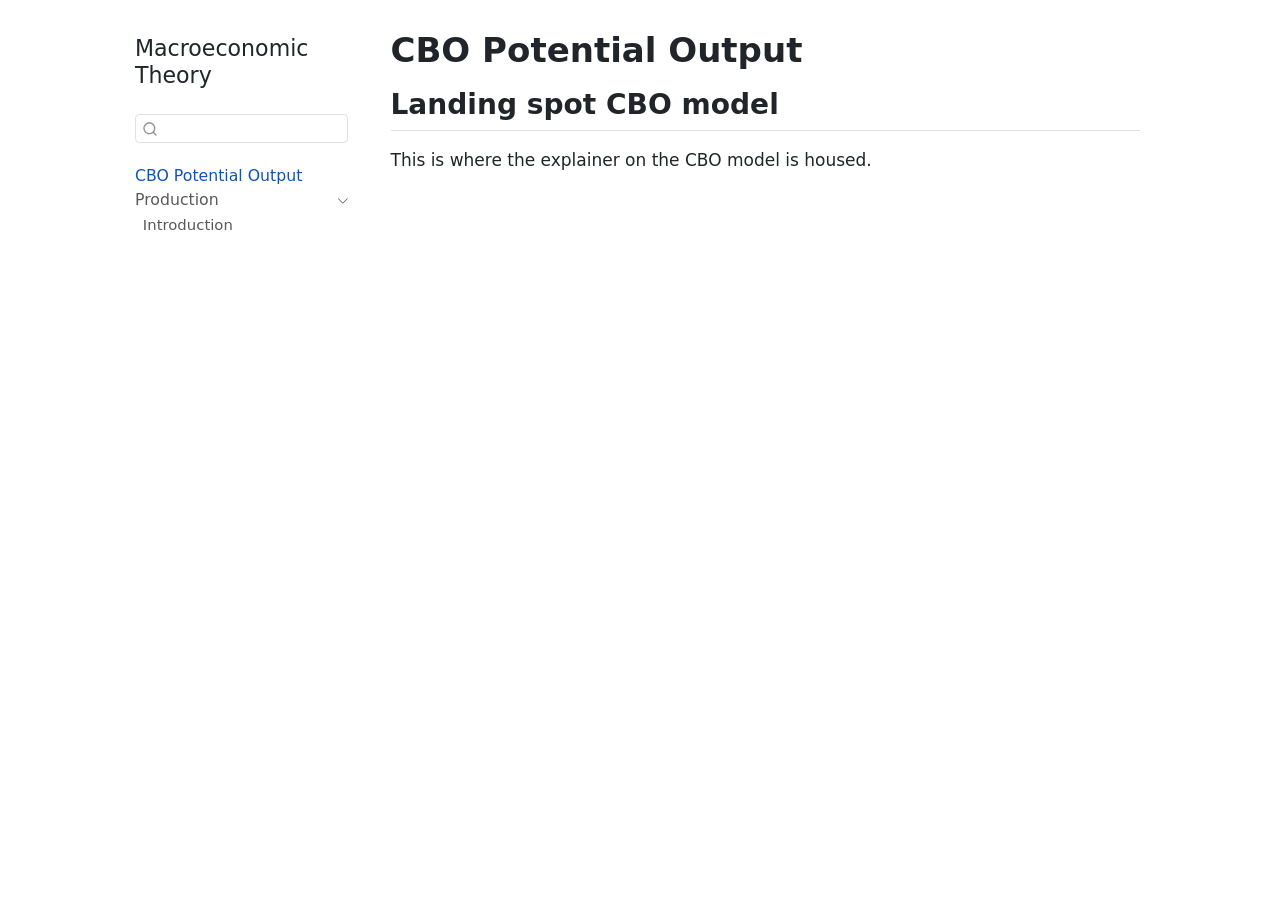
==== docs/cbo/index.html @ ac474516 "Rendered docs" ====
<!DOCTYPE html>
<html xmlns="http://www.w3.org/1999/xhtml" lang="en" xml:lang="en"><head>

<meta charset="utf-8">
<meta name="generator" content="quarto-1.9.37">

<meta name="viewport" content="width=device-width, initial-scale=1.0, user-scalable=yes">


<title>CBO Potential Output – Macroeconomic Theory</title>
<style>
/* Default styles provided by pandoc.
** See https://pandoc.org/MANUAL.html#variables-for-html for config info.
*/
code{white-space: pre-wrap;}
span.smallcaps{font-variant: small-caps;}
div.columns{display: flex; gap: min(4vw, 1.5em);}
div.column{flex: auto; overflow-x: auto;}
div.hanging-indent{margin-left: 1.5em; text-indent: -1.5em;}
ul.task-list{list-style: none;}
ul.task-list li input[type="checkbox"] {
  width: 0.8em;
  margin: 0 0.8em 0.2em -1em; /* quarto-specific, see https://github.com/quarto-dev/quarto-cli/issues/4556 */ 
  vertical-align: middle;
}
</style>


<script src="../site_libs/quarto-nav/quarto-nav.js"></script>
<script src="../site_libs/quarto-nav/headroom.min.js"></script>
<script src="../site_libs/clipboard/clipboard.min.js"></script>
<script src="../site_libs/quarto-search/autocomplete.umd.js"></script>
<script src="../site_libs/quarto-search/fuse.min.js"></script>
<script src="../site_libs/quarto-search/quarto-search.js"></script>
<meta name="quarto:offset" content="../">
<script src="../site_libs/quarto-html/quarto.js" type="module"></script>
<script src="../site_libs/quarto-html/tabsets/tabsets.js" type="module"></script>
<script src="../site_libs/quarto-html/popper.min.js"></script>
<script src="../site_libs/quarto-html/tippy.umd.min.js"></script>
<script src="../site_libs/quarto-html/anchor.min.js"></script>
<link href="../site_libs/quarto-html/tippy.css" rel="stylesheet">
<link href="../site_libs/quarto-html/quarto-syntax-highlighting-7f8f88aac4f3542376d5c11b86a4c14d.css" rel="stylesheet" id="quarto-text-highlighting-styles">
<script src="../site_libs/bootstrap/bootstrap.min.js"></script>
<link href="../site_libs/bootstrap/bootstrap-icons.css" rel="stylesheet">
<link href="../site_libs/bootstrap/bootstrap-45431c2918bd31147ddb3fa7038bb99f.min.css" rel="stylesheet" append-hash="true" id="quarto-bootstrap" data-mode="light">
<script src="../site_libs/quarto-contrib/live-runtime/live-runtime.js" type="module"></script>
<link href="../site_libs/quarto-contrib/live-runtime/live-runtime.css" rel="stylesheet">
<script id="quarto-search-options" type="application/json">{
  "location": "sidebar",
  "copy-button": false,
  "collapse-after": 3,
  "panel-placement": "start",
  "type": "textbox",
  "limit": 50,
  "keyboard-shortcut": [
    "f",
    "/",
    "s"
  ],
  "show-item-context": false,
  "language": {
    "search-no-results-text": "No results",
    "search-matching-documents-text": "matching documents",
    "search-copy-link-title": "Copy link to search",
    "search-hide-matches-text": "Hide additional matches",
    "search-more-match-text": "more match in this document",
    "search-more-matches-text": "more matches in this document",
    "search-clear-button-title": "Clear",
    "search-text-placeholder": "",
    "search-detached-cancel-button-title": "Cancel",
    "search-submit-button-title": "Submit",
    "search-label": "Search"
  }
}</script>
<script type="module" src="../site_libs/quarto-ojs/quarto-ojs-runtime.js"></script>
<link href="../site_libs/quarto-ojs/quarto-ojs.css" rel="stylesheet">


</head>

<body class="nav-sidebar floating fullcontent quarto-light">

<div id="quarto-search-results"></div>
  <header id="quarto-header" class="headroom fixed-top">
  <nav class="quarto-secondary-nav">
    <div class="container-fluid d-flex">
      <button type="button" class="quarto-btn-toggle btn" data-bs-toggle="collapse" role="button" data-bs-target=".quarto-sidebar-collapse-item" aria-controls="quarto-sidebar" aria-expanded="false" aria-label="Toggle sidebar navigation" onclick="if (window.quartoToggleHeadroom) { window.quartoToggleHeadroom(); }">
        <i class="bi bi-layout-text-sidebar-reverse"></i>
      </button>
        <nav class="quarto-page-breadcrumbs" aria-label="breadcrumb"><ol class="breadcrumb"><li class="breadcrumb-item"><a href="../cbo/index.html">CBO Potential Output</a></li></ol></nav>
        <a class="flex-grow-1" role="navigation" data-bs-toggle="collapse" data-bs-target=".quarto-sidebar-collapse-item" aria-controls="quarto-sidebar" aria-expanded="false" aria-label="Toggle sidebar navigation" onclick="if (window.quartoToggleHeadroom) { window.quartoToggleHeadroom(); }">      
        </a>
      <button type="button" class="btn quarto-search-button" aria-label="Search" onclick="window.quartoOpenSearch();">
        <i class="bi bi-search"></i>
      </button>
    </div>
  </nav>
</header>
<!-- content -->
<div id="quarto-content" class="quarto-container page-columns page-rows-contents page-layout-article">
<!-- sidebar -->
  <nav id="quarto-sidebar" class="sidebar collapse collapse-horizontal quarto-sidebar-collapse-item sidebar-navigation floating overflow-auto">
    <div class="pt-lg-2 mt-2 text-left sidebar-header">
    <div class="sidebar-title mb-0 py-0">
      <a href="../">Macroeconomic Theory</a> 
    </div>
      </div>
        <div class="mt-2 flex-shrink-0 align-items-center">
        <div class="sidebar-search">
        <div id="quarto-search" class="" title="Search"></div>
        </div>
        </div>
    <div class="sidebar-menu-container"> 
    <ul class="list-unstyled mt-1">
        <li class="sidebar-item">
  <div class="sidebar-item-container"> 
  <a href="../cbo/index.html" class="sidebar-item-text sidebar-link active">
 <span class="menu-text">CBO Potential Output</span></a>
  </div>
</li>
        <li class="sidebar-item sidebar-item-section">
      <div class="sidebar-item-container"> 
            <a class="sidebar-item-text sidebar-link text-start" data-bs-toggle="collapse" data-bs-target="#quarto-sidebar-section-1" role="navigation" aria-expanded="true">
 <span class="menu-text">Production</span></a>
          <a class="sidebar-item-toggle text-start" data-bs-toggle="collapse" data-bs-target="#quarto-sidebar-section-1" role="navigation" aria-expanded="true" aria-label="Toggle section">
            <i class="bi bi-chevron-right ms-2"></i>
          </a> 
      </div>
      <ul id="quarto-sidebar-section-1" class="collapse list-unstyled sidebar-section depth1 show">  
          <li class="sidebar-item">
  <div class="sidebar-item-container"> 
  <a href="../production/introduction.html" class="sidebar-item-text sidebar-link">
 <span class="menu-text">Introduction</span></a>
  </div>
</li>
      </ul>
  </li>
    </ul>
    </div>
</nav>
<div id="quarto-sidebar-glass" class="quarto-sidebar-collapse-item" data-bs-toggle="collapse" data-bs-target=".quarto-sidebar-collapse-item"></div>
<!-- margin-sidebar -->
    
<!-- main -->
<main class="content" id="quarto-document-content">

<header id="title-block-header" class="quarto-title-block default">
<div class="quarto-title">
<h1 class="title">CBO Potential Output</h1>
</div>



<div class="quarto-title-meta">

    
  
    
  </div>
  


</header>


<section id="landing-spot-cbo-model" class="level2">
<h2 class="anchored" data-anchor-id="landing-spot-cbo-model">Landing spot CBO model</h2>
<p>This is where the explainer on the CBO model is housed.</p>


<script type="ojs-module-contents">
eyJjb250ZW50cyI6W119
</script>
<div id="exercise-loading-indicator" class="exercise-loading-indicator d-none d-flex align-items-center gap-2">
<div id="exercise-loading-status" class="d-flex gap-2">

</div>
<div class="spinner-grow spinner-grow-sm">

</div>
</div>
<script type="vfs-file">
W10=
</script>
<script type="ojs-module-contents">
eyJjb250ZW50cyI6W119
</script>
<div id="exercise-loading-indicator" class="exercise-loading-indicator d-none d-flex align-items-center gap-2">
<div id="exercise-loading-status" class="d-flex gap-2">

</div>
<div class="spinner-grow spinner-grow-sm">

</div>
</div>
<script type="vfs-file">
W10=
</script>
</section>

</main> <!-- /main -->
<script type="ojs-module-contents">
eyJjb250ZW50cyI6W119
</script>
<script type="module">
if (window.location.protocol === "file:") { alert("The OJS runtime does not work with file:// URLs. Please use a web server to view this document."); }
window._ojs.paths.runtimeToDoc = "../../cbo";
window._ojs.paths.runtimeToRoot = "../..";
window._ojs.paths.docToRoot = "..";
window._ojs.selfContained = false;
window._ojs.runtime.interpretFromScriptTags();
</script>
<script id="quarto-html-after-body" type="application/javascript">
  window.document.addEventListener("DOMContentLoaded", function (event) {
    const icon = "";
    const anchorJS = new window.AnchorJS();
    anchorJS.options = {
      placement: 'right',
      icon: icon
    };
    anchorJS.add('.anchored');
    const isCodeAnnotation = (el) => {
      for (const clz of el.classList) {
        if (clz.startsWith('code-annotation-')) {                     
          return true;
        }
      }
      return false;
    }
    const onCopySuccess = function(e) {
      // button target
      const button = e.trigger;
      // don't keep focus
      button.blur();
      // flash "checked"
      button.classList.add('code-copy-button-checked');
      var currentTitle = button.getAttribute("title");
      button.setAttribute("title", "Copied!");
      let tooltip;
      if (window.bootstrap) {
        button.setAttribute("data-bs-toggle", "tooltip");
        button.setAttribute("data-bs-placement", "left");
        button.setAttribute("data-bs-title", "Copied!");
        tooltip = new bootstrap.Tooltip(button, 
          { trigger: "manual", 
            customClass: "code-copy-button-tooltip",
            offset: [0, -8]});
        tooltip.show();    
      }
      setTimeout(function() {
        if (tooltip) {
          tooltip.hide();
          button.removeAttribute("data-bs-title");
          button.removeAttribute("data-bs-toggle");
          button.removeAttribute("data-bs-placement");
        }
        button.setAttribute("title", currentTitle);
        button.classList.remove('code-copy-button-checked');
      }, 1000);
      // clear code selection
      e.clearSelection();
    }
    const getTextToCopy = function(trigger) {
      const outerScaffold = trigger.parentElement.cloneNode(true);
      const codeEl = outerScaffold.querySelector('code');
      for (const childEl of codeEl.children) {
        if (isCodeAnnotation(childEl)) {
          childEl.remove();
        }
      }
      return codeEl.innerText;
    }
    const clipboard = new window.ClipboardJS('.code-copy-button:not([data-in-quarto-modal])', {
      text: getTextToCopy
    });
    clipboard.on('success', onCopySuccess);
    if (window.document.getElementById('quarto-embedded-source-code-modal')) {
      const clipboardModal = new window.ClipboardJS('.code-copy-button[data-in-quarto-modal]', {
        text: getTextToCopy,
        container: window.document.getElementById('quarto-embedded-source-code-modal')
      });
      clipboardModal.on('success', onCopySuccess);
    }
      var localhostRegex = new RegExp(/^(?:http|https):\/\/localhost\:?[0-9]*\//);
      var mailtoRegex = new RegExp(/^mailto:/);
        var filterRegex = new RegExp('/' + window.location.host + '/');
      var isInternal = (href) => {
          return filterRegex.test(href) || localhostRegex.test(href) || mailtoRegex.test(href);
      }
      // Inspect non-navigation links and adorn them if external
     var links = window.document.querySelectorAll('a[href]:not(.nav-link):not(.navbar-brand):not(.toc-action):not(.sidebar-link):not(.sidebar-item-toggle):not(.pagination-link):not(.no-external):not([aria-hidden]):not(.dropdown-item):not(.quarto-navigation-tool):not(.about-link)');
      for (var i=0; i<links.length; i++) {
        const link = links[i];
        if (!isInternal(link.href)) {
          // undo the damage that might have been done by quarto-nav.js in the case of
          // links that we want to consider external
          if (link.dataset.originalHref !== undefined) {
            link.href = link.dataset.originalHref;
          }
        }
      }
    function tippyHover(el, contentFn, onTriggerFn, onUntriggerFn) {
      const config = {
        allowHTML: true,
        maxWidth: 500,
        delay: 100,
        arrow: false,
        appendTo: function(el) {
            return el.parentElement;
        },
        interactive: true,
        interactiveBorder: 10,
        theme: 'quarto',
        placement: 'bottom-start',
      };
      if (contentFn) {
        config.content = contentFn;
      }
      if (onTriggerFn) {
        config.onTrigger = onTriggerFn;
      }
      if (onUntriggerFn) {
        config.onUntrigger = onUntriggerFn;
      }
      window.tippy(el, config); 
    }
    const noterefs = window.document.querySelectorAll('a[role="doc-noteref"]');
    for (var i=0; i<noterefs.length; i++) {
      const ref = noterefs[i];
      tippyHover(ref, function() {
        // use id or data attribute instead here
        let href = ref.getAttribute('data-footnote-href') || ref.getAttribute('href');
        try { href = new URL(href).hash; } catch {}
        const id = href.replace(/^#\/?/, "");
        const note = window.document.getElementById(id);
        if (note) {
          return note.innerHTML;
        } else {
          return "";
        }
      });
    }
    const xrefs = window.document.querySelectorAll('a.quarto-xref');
    const processXRef = (id, note) => {
      // Strip column container classes
      const stripColumnClz = (el) => {
        el.classList.remove("page-full", "page-columns");
        if (el.children) {
          for (const child of el.children) {
            stripColumnClz(child);
          }
        }
      }
      stripColumnClz(note)
      if (id === null || id.startsWith('sec-')) {
        // Special case sections, only their first couple elements
        const container = document.createElement("div");
        if (note.children && note.children.length > 2) {
          container.appendChild(note.children[0].cloneNode(true));
          for (let i = 1; i < note.children.length; i++) {
            const child = note.children[i];
            if (child.tagName === "P" && child.innerText === "") {
              continue;
            } else {
              container.appendChild(child.cloneNode(true));
              break;
            }
          }
          if (window.Quarto?.typesetMath) {
            window.Quarto.typesetMath(container);
          }
          return container.innerHTML
        } else {
          if (window.Quarto?.typesetMath) {
            window.Quarto.typesetMath(note);
          }
          return note.innerHTML;
        }
      } else {
        // Remove any anchor links if they are present
        const anchorLink = note.querySelector('a.anchorjs-link');
        if (anchorLink) {
          anchorLink.remove();
        }
        if (window.Quarto?.typesetMath) {
          window.Quarto.typesetMath(note);
        }
        if (note.classList.contains("callout")) {
          return note.outerHTML;
        } else {
          return note.innerHTML;
        }
      }
    }
    for (var i=0; i<xrefs.length; i++) {
      const xref = xrefs[i];
      tippyHover(xref, undefined, function(instance) {
        instance.disable();
        let url = xref.getAttribute('href');
        let hash = undefined; 
        if (url.startsWith('#')) {
          hash = url;
        } else {
          try { hash = new URL(url).hash; } catch {}
        }
        if (hash) {
          const id = hash.replace(/^#\/?/, "");
          const note = window.document.getElementById(id);
          if (note !== null) {
            try {
              const html = processXRef(id, note.cloneNode(true));
              instance.setContent(html);
            } finally {
              instance.enable();
              instance.show();
            }
          } else {
            // See if we can fetch this
            fetch(url.split('#')[0])
            .then(res => res.text())
            .then(html => {
              const parser = new DOMParser();
              const htmlDoc = parser.parseFromString(html, "text/html");
              const note = htmlDoc.getElementById(id);
              if (note !== null) {
                const html = processXRef(id, note);
                instance.setContent(html);
              } 
            }).finally(() => {
              instance.enable();
              instance.show();
            });
          }
        } else {
          // See if we can fetch a full url (with no hash to target)
          // This is a special case and we should probably do some content thinning / targeting
          fetch(url)
          .then(res => res.text())
          .then(html => {
            const parser = new DOMParser();
            const htmlDoc = parser.parseFromString(html, "text/html");
            const note = htmlDoc.querySelector('main.content');
            if (note !== null) {
              // This should only happen for chapter cross references
              // (since there is no id in the URL)
              // remove the first header
              if (note.children.length > 0 && note.children[0].tagName === "HEADER") {
                note.children[0].remove();
              }
              const html = processXRef(null, note);
              instance.setContent(html);
            } 
          }).finally(() => {
            instance.enable();
            instance.show();
          });
        }
      }, function(instance) {
      });
    }
        let selectedAnnoteEl;
        const selectorForAnnotation = ( cell, annotation) => {
          let cellAttr = 'data-code-cell="' + cell + '"';
          let lineAttr = 'data-code-annotation="' +  annotation + '"';
          const selector = 'span[' + cellAttr + '][' + lineAttr + ']';
          return selector;
        }
        const selectCodeLines = (annoteEl) => {
          const doc = window.document;
          const targetCell = annoteEl.getAttribute("data-target-cell");
          const targetAnnotation = annoteEl.getAttribute("data-target-annotation");
          const annoteSpan = window.document.querySelector(selectorForAnnotation(targetCell, targetAnnotation));
          const lines = annoteSpan.getAttribute("data-code-lines").split(",");
          const lineIds = lines.map((line) => {
            return targetCell + "-" + line;
          })
          let top = null;
          let height = null;
          let parent = null;
          if (lineIds.length > 0) {
              //compute the position of the single el (top and bottom and make a div)
              const el = window.document.getElementById(lineIds[0]);
              top = el.offsetTop;
              height = el.offsetHeight;
              parent = el.parentElement.parentElement;
            if (lineIds.length > 1) {
              const lastEl = window.document.getElementById(lineIds[lineIds.length - 1]);
              const bottom = lastEl.offsetTop + lastEl.offsetHeight;
              height = bottom - top;
            }
            if (top !== null && height !== null && parent !== null) {
              // cook up a div (if necessary) and position it 
              let div = window.document.getElementById("code-annotation-line-highlight");
              if (div === null) {
                div = window.document.createElement("div");
                div.setAttribute("id", "code-annotation-line-highlight");
                div.style.position = 'absolute';
                parent.appendChild(div);
              }
              div.style.top = top - 2 + "px";
              div.style.height = height + 4 + "px";
              div.style.left = 0;
              let gutterDiv = window.document.getElementById("code-annotation-line-highlight-gutter");
              if (gutterDiv === null) {
                gutterDiv = window.document.createElement("div");
                gutterDiv.setAttribute("id", "code-annotation-line-highlight-gutter");
                gutterDiv.style.position = 'absolute';
                const codeCell = window.document.getElementById(targetCell);
                const gutter = codeCell.querySelector('.code-annotation-gutter');
                gutter.appendChild(gutterDiv);
              }
              gutterDiv.style.top = top - 2 + "px";
              gutterDiv.style.height = height + 4 + "px";
            }
            selectedAnnoteEl = annoteEl;
          }
        };
        const unselectCodeLines = () => {
          const elementsIds = ["code-annotation-line-highlight", "code-annotation-line-highlight-gutter"];
          elementsIds.forEach((elId) => {
            const div = window.document.getElementById(elId);
            if (div) {
              div.remove();
            }
          });
          selectedAnnoteEl = undefined;
        };
          // Handle positioning of the toggle
      window.addEventListener(
        "resize",
        throttle(() => {
          elRect = undefined;
          if (selectedAnnoteEl) {
            selectCodeLines(selectedAnnoteEl);
          }
        }, 10)
      );
      function throttle(fn, ms) {
      let throttle = false;
      let timer;
        return (...args) => {
          if(!throttle) { // first call gets through
              fn.apply(this, args);
              throttle = true;
          } else { // all the others get throttled
              if(timer) clearTimeout(timer); // cancel #2
              timer = setTimeout(() => {
                fn.apply(this, args);
                timer = throttle = false;
              }, ms);
          }
        };
      }
        // Attach click handler to the DT
        const annoteDls = window.document.querySelectorAll('dt[data-target-cell]');
        for (const annoteDlNode of annoteDls) {
          annoteDlNode.addEventListener('click', (event) => {
            const clickedEl = event.target;
            if (clickedEl !== selectedAnnoteEl) {
              unselectCodeLines();
              const activeEl = window.document.querySelector('dt[data-target-cell].code-annotation-active');
              if (activeEl) {
                activeEl.classList.remove('code-annotation-active');
              }
              selectCodeLines(clickedEl);
              clickedEl.classList.add('code-annotation-active');
            } else {
              // Unselect the line
              unselectCodeLines();
              clickedEl.classList.remove('code-annotation-active');
            }
          });
        }
    const findCites = (el) => {
      const parentEl = el.parentElement;
      if (parentEl) {
        const cites = parentEl.dataset.cites;
        if (cites) {
          return {
            el,
            cites: cites.split(' ')
          };
        } else {
          return findCites(el.parentElement)
        }
      } else {
        return undefined;
      }
    };
    var bibliorefs = window.document.querySelectorAll('a[role="doc-biblioref"]');
    for (var i=0; i<bibliorefs.length; i++) {
      const ref = bibliorefs[i];
      const citeInfo = findCites(ref);
      if (citeInfo) {
        tippyHover(citeInfo.el, function() {
          var popup = window.document.createElement('div');
          citeInfo.cites.forEach(function(cite) {
            var citeDiv = window.document.createElement('div');
            citeDiv.classList.add('hanging-indent');
            citeDiv.classList.add('csl-entry');
            var biblioDiv = window.document.getElementById('ref-' + cite);
            if (biblioDiv) {
              citeDiv.innerHTML = biblioDiv.innerHTML;
            }
            popup.appendChild(citeDiv);
          });
          return popup.innerHTML;
        });
      }
    }
  });
  </script>
</div> <!-- /content -->




</body></html>
---- docs/site_libs/quarto-html/tippy.css ----
.tippy-box[data-animation=fade][data-state=hidden]{opacity:0}[data-tippy-root]{max-width:calc(100vw - 10px)}.tippy-box{position:relative;background-color:#333;color:#fff;border-radius:4px;font-size:14px;line-height:1.4;white-space:normal;outline:0;transition-property:transform,visibility,opacity}.tippy-box[data-placement^=top]>.tippy-arrow{bottom:0}.tippy-box[data-placement^=top]>.tippy-arrow:before{bottom:-7px;left:0;border-width:8px 8px 0;border-top-color:initial;transform-origin:center top}.tippy-box[data-placement^=bottom]>.tippy-arrow{top:0}.tippy-box[data-placement^=bottom]>.tippy-arrow:before{top:-7px;left:0;border-width:0 8px 8px;border-bottom-color:initial;transform-origin:center bottom}.tippy-box[data-placement^=left]>.tippy-arrow{right:0}.tippy-box[data-placement^=left]>.tippy-arrow:before{border-width:8px 0 8px 8px;border-left-color:initial;right:-7px;transform-origin:center left}.tippy-box[data-placement^=right]>.tippy-arrow{left:0}.tippy-box[data-placement^=right]>.tippy-arrow:before{left:-7px;border-width:8px 8px 8px 0;border-right-color:initial;transform-origin:center right}.tippy-box[data-inertia][data-state=visible]{transition-timing-function:cubic-bezier(.54,1.5,.38,1.11)}.tippy-arrow{width:16px;height:16px;color:#333}.tippy-arrow:before{content:"";position:absolute;border-color:transparent;border-style:solid}.tippy-content{position:relative;padding:5px 9px;z-index:1}
---- docs/site_libs/quarto-html/quarto-syntax-highlighting-7f8f88aac4f3542376d5c11b86a4c14d.css ----
/* quarto syntax highlight colors */
:root {
  --quarto-hl-ot-color: #003B4F;
  --quarto-hl-at-color: #657422;
  --quarto-hl-ss-color: #20794D;
  --quarto-hl-an-color: #5E5E5E;
  --quarto-hl-fu-color: #4758AB;
  --quarto-hl-st-color: #20794D;
  --quarto-hl-cf-color: #003B4F;
  --quarto-hl-op-color: #5E5E5E;
  --quarto-hl-er-color: #AD0000;
  --quarto-hl-bn-color: #AD0000;
  --quarto-hl-al-color: #AD0000;
  --quarto-hl-va-color: #111111;
  --quarto-hl-bu-color: inherit;
  --quarto-hl-ex-color: inherit;
  --quarto-hl-pp-color: #AD0000;
  --quarto-hl-in-color: #5E5E5E;
  --quarto-hl-vs-color: #20794D;
  --quarto-hl-wa-color: #5E5E5E;
  --quarto-hl-do-color: #5E5E5E;
  --quarto-hl-im-color: #00769E;
  --quarto-hl-ch-color: #20794D;
  --quarto-hl-dt-color: #AD0000;
  --quarto-hl-fl-color: #AD0000;
  --quarto-hl-co-color: #5E5E5E;
  --quarto-hl-cv-color: #5E5E5E;
  --quarto-hl-cn-color: #8f5902;
  --quarto-hl-sc-color: #5E5E5E;
  --quarto-hl-dv-color: #AD0000;
  --quarto-hl-kw-color: #003B4F;
}

/* other quarto variables */
:root {
  --quarto-font-monospace: SFMono-Regular, Menlo, Monaco, Consolas, "Liberation Mono", "Courier New", monospace;
}

/* syntax highlight based on Pandoc's rules */
pre > code.sourceCode > span {
  color: #003B4F;
}

code.sourceCode > span {
  color: #003B4F;
}

div.sourceCode,
div.sourceCode pre.sourceCode {
  color: #003B4F;
}

/* Normal */
code span {
  color: #003B4F;
}

/* Alert */
code span.al {
  color: #AD0000;
  font-style: inherit;
}

/* Annotation */
code span.an {
  color: #5E5E5E;
  font-style: inherit;
}

/* Attribute */
code span.at {
  color: #657422;
  font-style: inherit;
}

/* BaseN */
code span.bn {
  color: #AD0000;
  font-style: inherit;
}

/* BuiltIn */
code span.bu {
  font-style: inherit;
}

/* ControlFlow */
code span.cf {
  color: #003B4F;
  font-weight: bold;
  font-style: inherit;
}

/* Char */
code span.ch {
  color: #20794D;
  font-style: inherit;
}

/* Constant */
code span.cn {
  color: #8f5902;
  font-style: inherit;
}

/* Comment */
code span.co {
  color: #5E5E5E;
  font-style: inherit;
}

/* CommentVar */
code span.cv {
  color: #5E5E5E;
  font-style: italic;
}

/* Documentation */
code span.do {
  color: #5E5E5E;
  font-style: italic;
}

/* DataType */
code span.dt {
  color: #AD0000;
  font-style: inherit;
}

/* DecVal */
code span.dv {
  color: #AD0000;
  font-style: inherit;
}

/* Error */
code span.er {
  color: #AD0000;
  font-style: inherit;
}

/* Extension */
code span.ex {
  font-style: inherit;
}

/* Float */
code span.fl {
  color: #AD0000;
  font-style: inherit;
}

/* Function */
code span.fu {
  color: #4758AB;
  font-style: inherit;
}

/* Import */
code span.im {
  color: #00769E;
  font-style: inherit;
}

/* Information */
code span.in {
  color: #5E5E5E;
  font-style: inherit;
}

/* Keyword */
code span.kw {
  color: #003B4F;
  font-weight: bold;
  font-style: inherit;
}

/* Operator */
code span.op {
  color: #5E5E5E;
  font-style: inherit;
}

/* Other */
code span.ot {
  color: #003B4F;
  font-style: inherit;
}

/* Preprocessor */
code span.pp {
  color: #AD0000;
  font-style: inherit;
}

/* SpecialChar */
code span.sc {
  color: #5E5E5E;
  font-style: inherit;
}

/* SpecialString */
code span.ss {
  color: #20794D;
  font-style: inherit;
}

/* String */
code span.st {
  color: #20794D;
  font-style: inherit;
}

/* Variable */
code span.va {
  color: #111111;
  font-style: inherit;
}

/* VerbatimString */
code span.vs {
  color: #20794D;
  font-style: inherit;
}

/* Warning */
code span.wa {
  color: #5E5E5E;
  font-style: italic;
}

.prevent-inlining {
  content: "</";
}

/*# sourceMappingURL=789ad8cd35626ba772517505b42a116e.css.map */
---- docs/site_libs/quarto-contrib/live-runtime/live-runtime.css ----
.quarto-light{--exercise-main-color: var(--bs-body-color, var(--r-main-color, #212529));--exercise-main-bg: var(--bs-body-bg, var(--r-background-color, #ffffff));--exercise-primary-rgb: var(--bs-primary-rgb, 13, 110, 253);--exercise-gray: var(--bs-gray-300, #dee2e6);--exercise-cap-bg: var(--bs-light-bg-subtle, #f8f8f8);--exercise-line-bg: rgba(var(--exercise-primary-rgb), .05);--exercise-line-gutter-bg: rgba(var(--exercise-primary-rgb), .1);--exercise-code-block-color: var(--quarto-scss-export-code-block-color, var(--exercise-main-color));--exercise-code-block-bg: var(--quarto-scss-export-code-block-bg, var(--exercise-main-bg))}.quarto-dark{--exercise-main-color: var(--bs-body-color, var(--r-main-color, #ffffff));--exercise-main-bg: var(--bs-body-bg, var(--r-background-color, #222222));--exercise-primary-rgb: var(--bs-primary-rgb, 55, 90, 127);--exercise-gray: var(--bs-gray-700, #434343);--exercise-cap-bg: var(--bs-card-cap-bg, #505050);--exercise-line-bg: rgba(var(--exercise-primary-rgb), .2);--exercise-line-gutter-bg: rgba(var(--exercise-primary-rgb), .4);--exercise-code-block-color: var(--quarto-scss-export-code-block-color, var(--exercise-main-color));--exercise-code-block-bg: var(--quarto-scss-export-code-block-bg, var(--exercise-main-bg))}.webr-ojs-exercise.exercise-solution,.webr-ojs-exercise.exercise-hint{border:var(--exercise-gray) 1px solid;border-radius:5px;padding:1rem}.exercise-hint .exercise-hint,.exercise-solution .exercise-solution{border:none;padding:0}.webr-ojs-exercise.exercise-solution>.callout,.webr-ojs-exercise.exercise-hint>.callout{margin:-1rem;border:0}#exercise-loading-indicator{position:fixed;bottom:0;right:0;font-size:1.2rem;padding:.2rem .75rem;border:1px solid var(--exercise-gray);background-color:var(--exercise-cap-bg);border-top-left-radius:5px}#exercise-loading-indicator>.spinner-grow{min-width:1rem}.exercise-loading-details+.exercise-loading-details:before{content:"/ "}@media only screen and (max-width: 576px){#exercise-loading-indicator{font-size:.8rem;padding:.1rem .5rem}#exercise-loading-indicator>.spinner-grow{min-width:.66rem}#exercise-loading-indicator .gap-2{gap:.2rem!important}#exercise-loading-indicator .spinner-grow{--bs-spinner-width: .66rem;--bs-spinner-height: .66rem}}.btn.btn-exercise-editor:disabled,.btn.btn-exercise-editor.disabled,.btn-exercise-editor fieldset:disabled .btn{transition:opacity .5s}.card.exercise-editor .card-header a.btn{--bs-btn-padding-x: .5rem;--bs-btn-padding-y: .15rem;--bs-btn-font-size: .75rem}.quarto-dark .card.exercise-editor .card-header .btn.btn-outline-dark{--bs-btn-color: #f8f8f8;--bs-btn-border-color: #f8f8f8;--bs-btn-hover-color: #000;--bs-btn-hover-bg: #f8f8f8;--bs-btn-hover-border-color: #f8f8f8;--bs-btn-focus-shadow-rgb: 248, 248, 248;--bs-btn-active-color: #000;--bs-btn-active-bg: #f8f8f8;--bs-btn-active-border-color: #f8f8f8;--bs-btn-active-shadow: inset 0 3px 5px rgba(0, 0, 0, .125);--bs-btn-disabled-color: #f8f8f8;--bs-btn-disabled-bg: transparent;--bs-btn-disabled-border-color: #f8f8f8;--bs-btn-bg: transparent;--bs-gradient: none}.card.exercise-editor{--exercise-min-lines: 0;--exercise-max-lines: infinity;--exercise-font-size: var(--bs-body-font-size, 1rem)}.card.exercise-editor .card-header{padding:.5rem 1rem;background-color:var(--exercise-cap-bg);border-bottom:1px solid rgba(0,0,0,.175)}.card.exercise-editor .cm-editor{color:var(--exercise-code-block-color);background-color:var(--exercise-code-block-bg);max-height:calc(var(--exercise-max-lines) * 1.4 * var(--exercise-font-size) + 8px)}.card.exercise-editor .cm-content{caret-color:var(--exercise-code-block-color)}.card.exercise-editor .cm-cursor,.card.exercise-editor .cm-dropCursor{border-left-color:var(--exercise-code-block-color)}.card.exercise-editor .cm-focused .cm-selectionBackgroundm .cm-selectionBackground,.card.exercise-editor .cm-content ::selection{background-color:rgba(var(--exercise-primary-rgb),.1)}.card.exercise-editor .cm-activeLine{background-color:var(--exercise-line-bg)}.card.exercise-editor .cm-activeLineGutter{background-color:var(--exercise-line-gutter-bg)}.card.exercise-editor .cm-gutters{background-color:var(--exercise-cap-bg);color:var(--exercise-main-color);border-right:1px solid var(--exercise-gray)}.card.exercise-editor .cm-content,.card.exercise-editor .cm-gutter{min-height:calc(var(--exercise-min-lines) * 1.4 * var(--exercise-font-size) + 8px)}.card.exercise-editor .cm-scroller{line-height:1.4;overflow:auto}:root{--exercise-editor-hl-al: var(--quarto-hl-al-color, #AD0000);--exercise-editor-hl-an: var(--quarto-hl-an-color, #5E5E5E);--exercise-editor-hl-at: var(--quarto-hl-at-color, #657422);--exercise-editor-hl-bn: var(--quarto-hl-bn-color, #AD0000);--exercise-editor-hl-ch: var(--quarto-hl-ch-color, #20794D);--exercise-editor-hl-co: var(--quarto-hl-co-color, #5E5E5E);--exercise-editor-hl-cv: var(--quarto-hl-cv-color, #5E5E5E);--exercise-editor-hl-cn: var(--quarto-hl-cn-color, #8f5902);--exercise-editor-hl-cf: var(--quarto-hl-cf-color, #003B4F);--exercise-editor-hl-dt: var(--quarto-hl-dt-color, #AD0000);--exercise-editor-hl-dv: var(--quarto-hl-dv-color, #AD0000);--exercise-editor-hl-do: var(--quarto-hl-do-color, #5E5E5E);--exercise-editor-hl-er: var(--quarto-hl-er-color, #AD0000);--exercise-editor-hl-fl: var(--quarto-hl-fl-color, #AD0000);--exercise-editor-hl-fu: var(--quarto-hl-fu-color, #4758AB);--exercise-editor-hl-im: var(--quarto-hl-im-color, #00769E);--exercise-editor-hl-in: var(--quarto-hl-in-color, #5E5E5E);--exercise-editor-hl-kw: var(--quarto-hl-kw-color, #003B4F);--exercise-editor-hl-op: var(--quarto-hl-op-color, #5E5E5E);--exercise-editor-hl-ot: var(--quarto-hl-ot-color, #003B4F);--exercise-editor-hl-pp: var(--quarto-hl-pp-color, #AD0000);--exercise-editor-hl-sc: var(--quarto-hl-sc-color, #5E5E5E);--exercise-editor-hl-ss: var(--quarto-hl-ss-color, #20794D);--exercise-editor-hl-st: var(--quarto-hl-st-color, #20794D);--exercise-editor-hl-va: var(--quarto-hl-va-color, #111111);--exercise-editor-hl-vs: var(--quarto-hl-vs-color, #20794D);--exercise-editor-hl-wa: var(--quarto-hl-wa-color, #5E5E5E)}*[data-bs-theme=dark]{--exercise-editor-hl-al: var(--quarto-hl-al-color, #f07178);--exercise-editor-hl-an: var(--quarto-hl-an-color, #d4d0ab);--exercise-editor-hl-at: var(--quarto-hl-at-color, #00e0e0);--exercise-editor-hl-bn: var(--quarto-hl-bn-color, #d4d0ab);--exercise-editor-hl-bu: var(--quarto-hl-bu-color, #abe338);--exercise-editor-hl-ch: var(--quarto-hl-ch-color, #abe338);--exercise-editor-hl-co: var(--quarto-hl-co-color, #f8f8f2);--exercise-editor-hl-cv: var(--quarto-hl-cv-color, #ffd700);--exercise-editor-hl-cn: var(--quarto-hl-cn-color, #ffd700);--exercise-editor-hl-cf: var(--quarto-hl-cf-color, #ffa07a);--exercise-editor-hl-dt: var(--quarto-hl-dt-color, #ffa07a);--exercise-editor-hl-dv: var(--quarto-hl-dv-color, #d4d0ab);--exercise-editor-hl-do: var(--quarto-hl-do-color, #f8f8f2);--exercise-editor-hl-er: var(--quarto-hl-er-color, #f07178);--exercise-editor-hl-ex: var(--quarto-hl-ex-color, #00e0e0);--exercise-editor-hl-fl: var(--quarto-hl-fl-color, #d4d0ab);--exercise-editor-hl-fu: var(--quarto-hl-fu-color, #ffa07a);--exercise-editor-hl-im: var(--quarto-hl-im-color, #abe338);--exercise-editor-hl-in: var(--quarto-hl-in-color, #d4d0ab);--exercise-editor-hl-kw: var(--quarto-hl-kw-color, #ffa07a);--exercise-editor-hl-op: var(--quarto-hl-op-color, #ffa07a);--exercise-editor-hl-ot: var(--quarto-hl-ot-color, #00e0e0);--exercise-editor-hl-pp: var(--quarto-hl-pp-color, #dcc6e0);--exercise-editor-hl-re: var(--quarto-hl-re-color, #00e0e0);--exercise-editor-hl-sc: var(--quarto-hl-sc-color, #abe338);--exercise-editor-hl-ss: var(--quarto-hl-ss-color, #abe338);--exercise-editor-hl-st: var(--quarto-hl-st-color, #abe338);--exercise-editor-hl-va: var(--quarto-hl-va-color, #00e0e0);--exercise-editor-hl-vs: var(--quarto-hl-vs-color, #abe338);--exercise-editor-hl-wa: var(--quarto-hl-wa-color, #dcc6e0)}pre>code.sourceCode span.tok-keyword,.exercise-editor-body>.cm-editor span.tok-keyword{color:var(--exercise-editor-hl-kw)}pre>code.sourceCode span.tok-operator,.exercise-editor-body>.cm-editor span.tok-operator{color:var(--exercise-editor-hl-op)}pre>code.sourceCode span.tok-definitionOperator,.exercise-editor-body>.cm-editor span.tok-definitionOperator{color:var(--exercise-editor-hl-ot)}pre>code.sourceCode span.tok-compareOperator,.exercise-editor-body>.cm-editor span.tok-compareOperator{color:var(--exercise-editor-hl-ot)}pre>code.sourceCode span.tok-attributeName,.exercise-editor-body>.cm-editor span.tok-attributeName{color:var(--exercise-editor-hl-at)}pre>code.sourceCode span.tok-controlKeyword,.exercise-editor-body>.cm-editor span.tok-controlKeyword{color:var(--exercise-editor-hl-cf)}pre>code.sourceCode span.tok-comment,.exercise-editor-body>.cm-editor span.tok-comment{color:var(--exercise-editor-hl-co)}pre>code.sourceCode span.tok-string,.exercise-editor-body>.cm-editor span.tok-string{color:var(--exercise-editor-hl-st)}pre>code.sourceCode span.tok-string2,.exercise-editor-body>.cm-editor span.tok-string2{color:var(--exercise-editor-hl-ss)}pre>code.sourceCode span.tok-variableName,.exercise-editor-body>.cm-editor span.tok-variableName{color:var(--exercise-editor-hl-va)}pre>code.sourceCode span.tok-bool,pre>code.sourceCode span.tok-literal,pre>code.sourceCode span.tok-separator,.exercise-editor-body>.cm-editor span.tok-bool,.exercise-editor-body>.cm-editor span.tok-literal,.exercise-editor-body>.cm-editor span.tok-separator{color:var(--exercise-editor-hl-cn)}pre>code.sourceCode span.tok-bool,pre>code.sourceCode span.tok-literal,.exercise-editor-body>.cm-editor span.tok-bool,.exercise-editor-body>.cm-editor span.tok-literal{color:var(--exercise-editor-hl-cn)}pre>code.sourceCode span.tok-number,pre>code.sourceCode span.tok-integer,.exercise-editor-body>.cm-editor span.tok-number,.exercise-editor-body>.cm-editor span.tok-integer{color:var(--exercise-editor-hl-dv)}pre>code.sourceCode span.tok-function-variableName,.exercise-editor-body>.cm-editor span.tok-function-variableName{color:var(--exercise-editor-hl-fu)}pre>code.sourceCode span.tok-function-attributeName,.exercise-editor-body>.cm-editor span.tok-function-attributeName{color:var(--exercise-editor-hl-at)}div.exercise-cell-output.cell-output-stdout pre code,div.exercise-cell-output.cell-output-stderr pre code{white-space:pre-wrap;word-wrap:break-word}div.exercise-cell-output.cell-output-stderr pre code{color:var(--exercise-editor-hl-er, #AD0000)}div.cell-output-pyodide table{border:none;margin:0 auto 1em}div.cell-output-pyodide thead{border-bottom:1px solid var(--exercise-main-color)}div.cell-output-pyodide td,div.cell-output-pyodide th,div.cell-output-pyodide tr{padding:.5em;line-height:normal}div.cell-output-pyodide th{font-weight:700}div.cell-output-display canvas{background-color:#fff}.tab-pane>.exercise-tab-pane-header+div.webr-ojs-exercise{margin-top:1em}.alert .exercise-feedback p:last-child{margin-bottom:0}.alert.exercise-grade{animation-duration:.25s;animation-name:exercise-grade-slidein}@keyframes exercise-grade-slidein{0%{transform:translateY(10px);opacity:0}to{transform:translateY(0);opacity:1}}.alert.exercise-grade p:last-child{margin-bottom:0}.alert.exercise-grade pre{white-space:pre-wrap;color:inherit}.observablehq pre>code.sourceCode{white-space:pre;position:relative}.observablehq div.sourceCode{margin:1em 0!important}.observablehq pre.sourceCode{margin:0!important}@media screen{.observablehq div.sourceCode{overflow:auto}}@media print{.observablehq pre>code.sourceCode{white-space:pre-wrap}.observablehq pre>code.sourceCode>span{text-indent:-5em;padding-left:5em}}.reveal .d-none{display:none!important}.reveal .d-flex{display:flex!important}.reveal .card.exercise-editor .justify-content-between{justify-content:space-between!important}.reveal .card.exercise-editor .align-items-center{align-items:center!important}.reveal .card.exercise-editor .gap-1{gap:.25rem!important}.reveal .card.exercise-editor .gap-2{gap:.5rem!important}.reveal .card.exercise-editor .gap-3{gap:.75rem!important}.reveal .card.exercise-editor{--exercise-font-size: 1.3rem;margin:1rem 0;border:1px solid rgba(0,0,0,.175);border-radius:.375rem;font-size:var(--exercise-font-size);overflow:hidden}.reveal .card.exercise-editor .card-header{padding:.5rem 1rem;background-color:var(--exercise-cap-bg);border-bottom:1px solid rgba(0,0,0,.175)}.reveal .cell-output-webr.cell-output-display,.reveal .cell-output-pyodide.cell-output-display{text-align:center}.quarto-light .reveal .btn.btn-exercise-editor.btn-primary{--exercise-btn-bg: var(--bs-btn-bg, #0d6efd);--exercise-btn-color: var(--bs-btn-color, #ffffff);--exercise-btn-border-color: var(--bs-btn-border-color, #0d6efd);--exercise-btn-hover-border-color: var(--bs-btn-hover-border-color, #0b5ed7);--exercise-btn-hover-bg: var(--bs-btn-hover-bg, #0b5ed7);--exercise-btn-hover-color: var(--bs-btn-hover-color, #ffffff)}.quarto-dark .reveal .btn.btn-exercise-editor.btn-primary{--exercise-btn-bg: var(--bs-btn-bg, #375a7f);--exercise-btn-color: var(--bs-btn-color, #ffffff);--exercise-btn-border-color: var(--bs-btn-border-color, #375a7f);--exercise-btn-hover-border-color: var(--bs-btn-hover-border-color, #2c4866);--exercise-btn-hover-bg: var(--bs-btn-hover-bg, #2c4866);--exercise-btn-hover-color: var(--bs-btn-hover-color, #ffffff)}.quarto-light .reveal .btn.btn-exercise-editor.btn-outline-dark{--exercise-btn-bg: var(--bs-btn-bg, transparent);--exercise-btn-color: var(--bs-btn-color, #333);--exercise-btn-border-color: var(--bs-btn-border-color, #333);--exercise-btn-hover-border-color: var(--bs-btn-hover-border-color, #333);--exercise-btn-hover-bg: var(--bs-btn-hover-bg, #333);--exercise-btn-hover-color: var(--bs-btn-hover-color, #ffffff)}.quarto-dark .reveal .btn.btn-exercise-editor.btn-outline-dark{--exercise-btn-bg: var(--bs-btn-bg, transparent);--exercise-btn-color: var(--bs-btn-color, #f8f8f8);--exercise-btn-border-color: var(--bs-btn-border-color, #f8f8f8);--exercise-btn-hover-border-color: var(--bs-btn-hover-border-color, #f8f8f8);--exercise-btn-hover-bg: var(--bs-btn-hover-bg, #f8f8f8);--exercise-btn-hover-color: var(--bs-btn-hover-color, #000000)}@media only screen and (max-width: 576px){:not(.reveal) .card-header .btn-exercise-editor>.btn-label-exercise-editor{max-width:0px;margin-left:-4px;overflow:hidden;transition:max-width .2s ease-in,margin-left .05s ease-out .2s}:not(.reveal) .card-header .btn-exercise-editor:hover>.btn-label-exercise-editor{position:inherit;max-width:80px;margin-left:0;transition:max-width .2s ease-out .05s,margin-left .05s ease-in}}.reveal .card.exercise-editor .btn-group{border-radius:.375rem;position:relative;display:inline-flex;vertical-align:middle}.reveal .card.exercise-editor .btn-group>.btn{position:relative;flex:1 1 auto}.reveal .card.exercise-editor .btn-group>:not(.btn-check:first-child)+.btn,.reveal .card.exercise-editor .btn-group>.btn-group:not(:first-child){margin-left:-1px}.reveal .card.exercise-editor .btn-group>.btn:not(:last-child):not(.dropdown-toggle),.reveal .card.exercise-editor .btn-group>.btn.dropdown-toggle-split:first-child,.reveal .card.exercise-editor .btn-group>.btn-group:not(:last-child)>.btn{border-top-right-radius:0;border-bottom-right-radius:0}.reveal .card.exercise-editor .btn-group>.btn:nth-child(n+3),.reveal .card.exercise-editor .btn-group>:not(.btn-check)+.btn,.reveal .card.exercise-editor .btn-group>.btn-group:not(:first-child)>.btn{border-top-left-radius:0;border-bottom-left-radius:0}.reveal .btn.btn-exercise-editor{display:inline-block;padding:.25rem .5rem;font-size:1rem;color:var(--exercise-btn-color);background-color:var(--exercise-btn-bg);text-align:center;text-decoration:none;vertical-align:middle;cursor:pointer;user-select:none;border:1px solid var(--exercise-btn-border-color);border-radius:.375rem;transition:color .15s ease-in-out,background-color .15s ease-in-out,border-color .15s ease-in-out,box-shadow .15s ease-in-out}.reveal .btn.btn-exercise-editor:hover{color:var(--exercise-btn-hover-color);background-color:var(--exercise-btn-hover-bg);border-color:var(--exercise-btn-hover-border-color)}.reveal .btn.btn-exercise-editor:disabled,.reveal .btn.btn-exercise-editor.disabled,.reveal .btn-exercise-editor fieldset:disabled .btn{pointer-events:none;opacity:.65}.reveal .card.exercise-editor .spinner-grow{background-color:currentcolor;opacity:0;display:inline-block;width:1.5rem;height:1.5rem;vertical-align:-.125em;border-radius:50%;animation:.75s linear infinite spinner-grow}.reveal .cell-output-container pre code{overflow:auto;max-height:initial}.reveal .alert.exercise-grade{font-size:.55em;position:relative;padding:1rem;margin:1rem 0;border-radius:.25rem;color:var(--exercise-alert-color);background-color:var(--exercise-alert-bg);border:1px solid var(--exercise-alert-border-color)}.reveal .alert.exercise-grade .alert-link{font-weight:700;color:var(--exercise-alert-link-color)}.quarto-light .reveal .exercise-grade.alert-info{--exercise-alert-color: #055160;--exercise-alert-bg: #cff4fc;--exercise-alert-border-color: #9eeaf9;--exercise-alert-link-color: #055160}.quarto-light .reveal .exercise-grade.alert-success{--exercise-alert-color: #0a3622;--exercise-alert-bg: #d1e7dd;--exercise-alert-border-color: #a3cfbb;--exercise-alert-link-color: #0a3622}.quarto-light .reveal .exercise-grade.alert-warning{--exercise-alert-color: #664d03;--exercise-alert-bg: #fff3cd;--exercise-alert-border-color: #ffe69c;--exercise-alert-link-color: #664d03}.quarto-light .reveal .exercise-grade.alert-danger{--exercise-alert-color: #58151c;--exercise-alert-bg: #f8d7da;--exercise-alert-border-color: #f1aeb5;--exercise-alert-link-color: #58151c}.quarto-dark .reveal .exercise-grade.alert-info{--exercise-alert-color: #ffffff;--exercise-alert-bg: #3498db;--exercise-alert-border-color: #3498db;--exercise-alert-link-color: #ffffff}.quarto-dark .reveal .exercise-grade.alert-success{--exercise-alert-color: #ffffff;--exercise-alert-bg: #00bc8c;--exercise-alert-border-color: #00bc8c;--exercise-alert-link-color: #ffffff}.quarto-dark .reveal .exercise-grade.alert-warning{--exercise-alert-color: #ffffff;--exercise-alert-bg: #f39c12;--exercise-alert-border-color: #f39c12;--exercise-alert-link-color: #ffffff}.quarto-dark .reveal .exercise-grade.alert-danger{--exercise-alert-color: #ffffff;--exercise-alert-bg: #e74c3c;--exercise-alert-border-color: #e74c3c;--exercise-alert-link-color: #ffffff}
---- docs/site_libs/quarto-ojs/quarto-ojs.css ----
span.ojs-inline span div {
  display: inline-block;
}

/* add some breathing room between display outputs and text especially */
div.cell + section,
div.cell + h1,
div.cell + h2,
div.cell + h3,
div.cell + h4,
div.cell + h5,
div.cell + h6,
div.cell + p {
  margin-top: 1rem;
}

div[nodetype="declaration"]:not([data-output="all"])
  div.observablehq:not(observablehq--error) {
  display: none;
}

/* mimic bootstrap behavior which is always correct in observablehq outputs */
.observablehq a:not([href]):not([class]),
.observablehq a:not([href]):not([class]):hover {
  color: inherit;
  text-decoration: none;
}

.observablehq .observablehq--inspect {
  --code-fallback: Consolas, monaco, monospace;
  font-family: var(--bs-font-monospace, var(--code-fallback));
  font-size: 0.8em;
}

.observablehq--field {
  margin-left: 1rem;
}

.observablehq--caret {
  margin-right: 2px;
  vertical-align: baseline;
}

.observablehq--collapsed,
.observablehq--expanded.observablehq--inspect a {
  cursor: pointer;
}

/* classes directly from observable's runtime */
.observablehq--key,
.observablehq--index {
  color: var(--quarto-hl-dt-color);
}

.observablehq--string {
  color: var(--quarto-hl-st-color);
}

.observablehq--bigint,
.observablehq--date,
.observablehq--number,
.observablehq--regexp,
.observablehq--symbol {
  color: var(--quarto-hl-dv-color);
}

.observablehq--null,
.observablehq--boolean,
.observablehq--undefined,
.observablehq--keyword {
  color: var(--quarto-hl-kw-color);
}

/* In addition, their import statements specifically come highlighted by hljs.
   (probably some legacy feature of theirs?) We handle those here as well. 

   Just to be on the safe side, we select on observable's 'md-pre'
   class as well, in case someone else uses hljs and wishes to put
   their own highlighting.

   TODO Note that to make our highlighting consistent, we're
   overriding the "im" class to present like a keyword. I should make
   sure this looks right everywhere, but I don't know how to test it
   comprehensively.
*/

code.javascript span.im {
  color: var(--quarto-hl-kw-color);
}

pre.observablehq--md-pre span.hljs-keyword {
  color: var(--quarto-hl-kw-color);
}

pre.observablehq--md-pre span.hljs-string {
  color: var(--quarto-hl-st-color);
}

pre.observablehq--md-pre .span.hljs-date,
pre.observablehq--md-pre .span.hljs-number,
pre.observablehq--md-pre .span.hljs-regexp,
pre.observablehq--md-pre .span.hljs-symbol {
  color: var(--quarto-hl-dv-color);
}

/* Other general niceties, but it's possible that we should do this on a page-by-page basis */

input {
  vertical-align: middle;
}

input[type="radio"],
input[type="checkbox"] {
  margin: 0px 0px 3px 0px;
}

.observable-in-a-box-waiting-for-module-import {
  visibility: hidden;
}

/* play nicely w/ sidebar layout */
.panel-sidebar .observablehq > form[class^="oi-"] {
  flex-wrap: wrap !important;
}

/* likely that this only makes sense with bootstrap. TODO check with charles */
.observablehq table {
  font-size: 0.9em !important;
}

.quarto-ojs-hide {
  display: none;
}

.quarto-ojs-error-pinpoint {
  border-bottom: 2px dotted #e51400;
  font-weight: 700;
  cursor: pointer;
}

code span.quarto-ojs-error-pinpoint {
  color: inherit;
}

.observablehq--error .observablehq--inspect {
  font-size: 0.875em !important;
}

.observablehq--error .callout {
  margin-bottom: 0;
  margin-top: 0;
}

/* this counteracts the negative margin which observablehq uses in their tables at runtime */
.quarto-ojs-table-fixup {
  padding-left: 14px;
}

div.observablehq input[type="date"] {
  border-style: solid;
  padding: 0.8em 0.5em 0.8em 0.5em;
  border-color: rgba(220, 220, 220, 0.3);
}
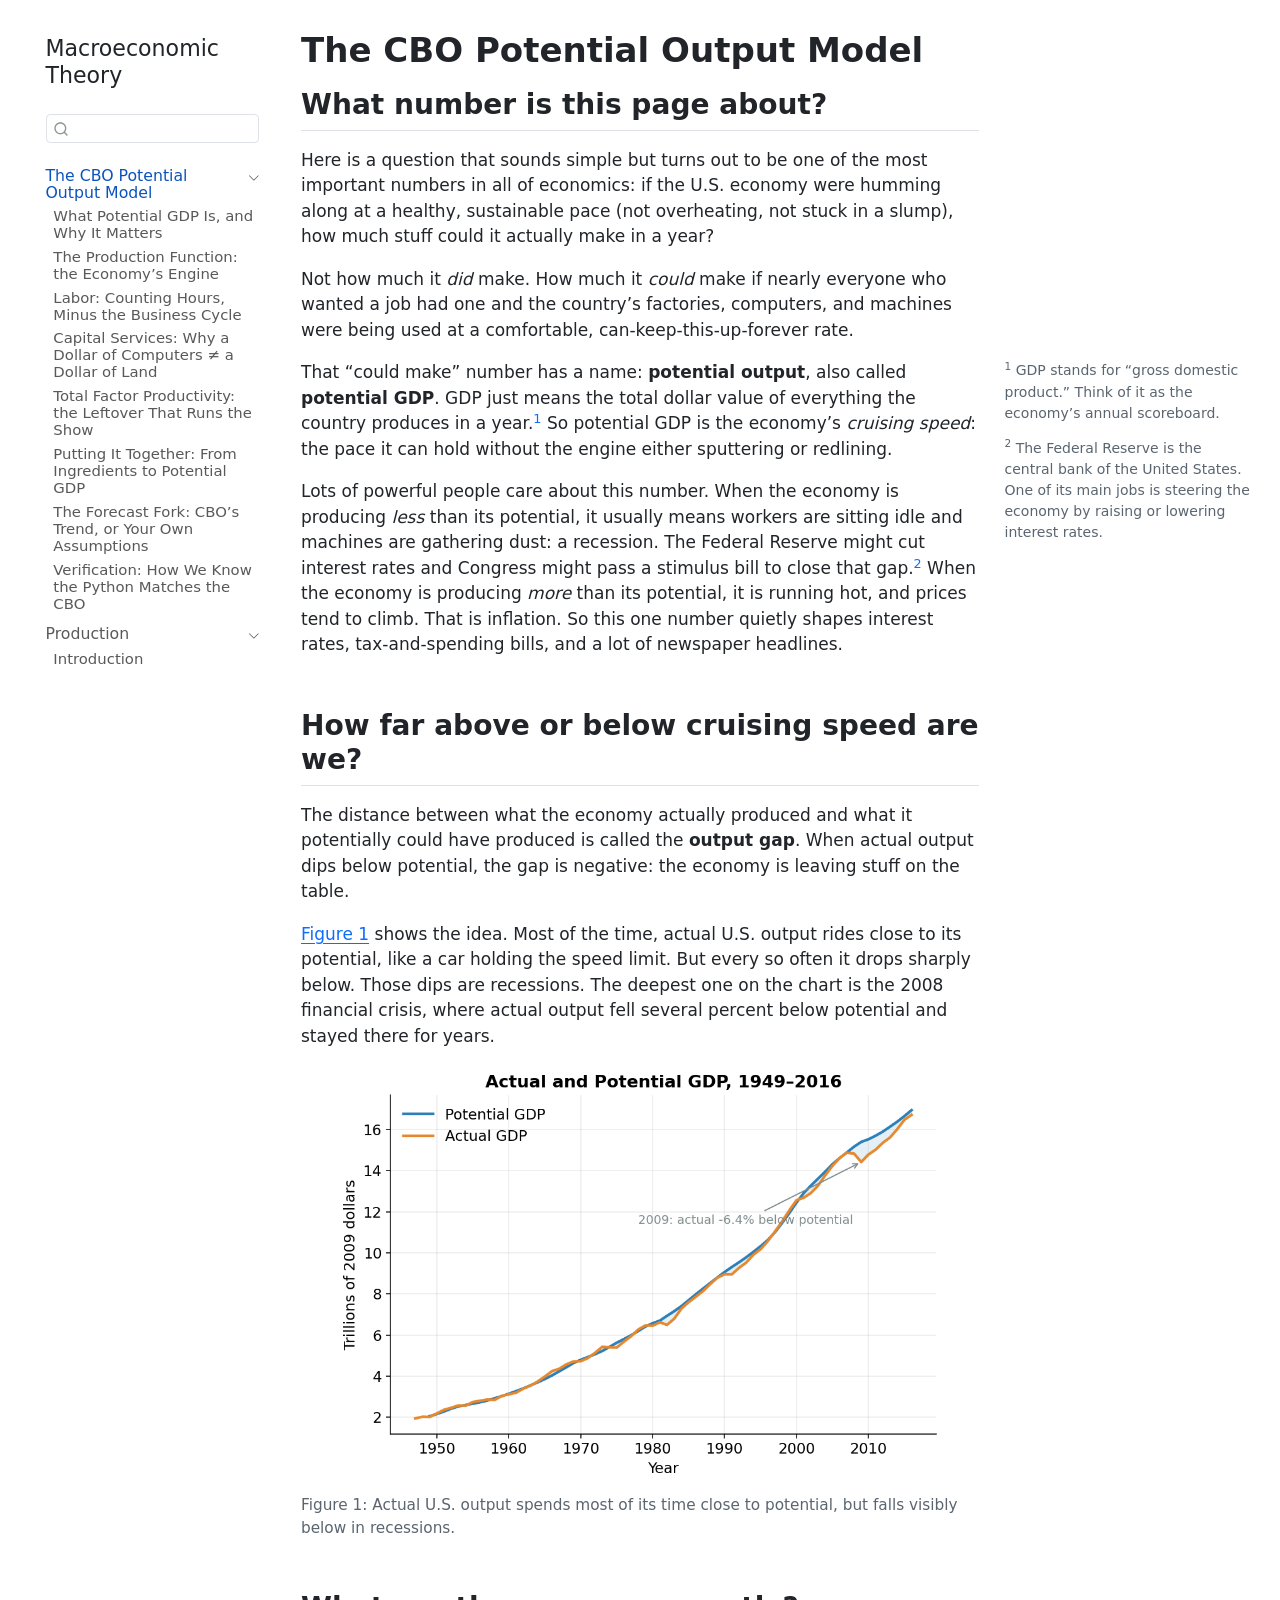
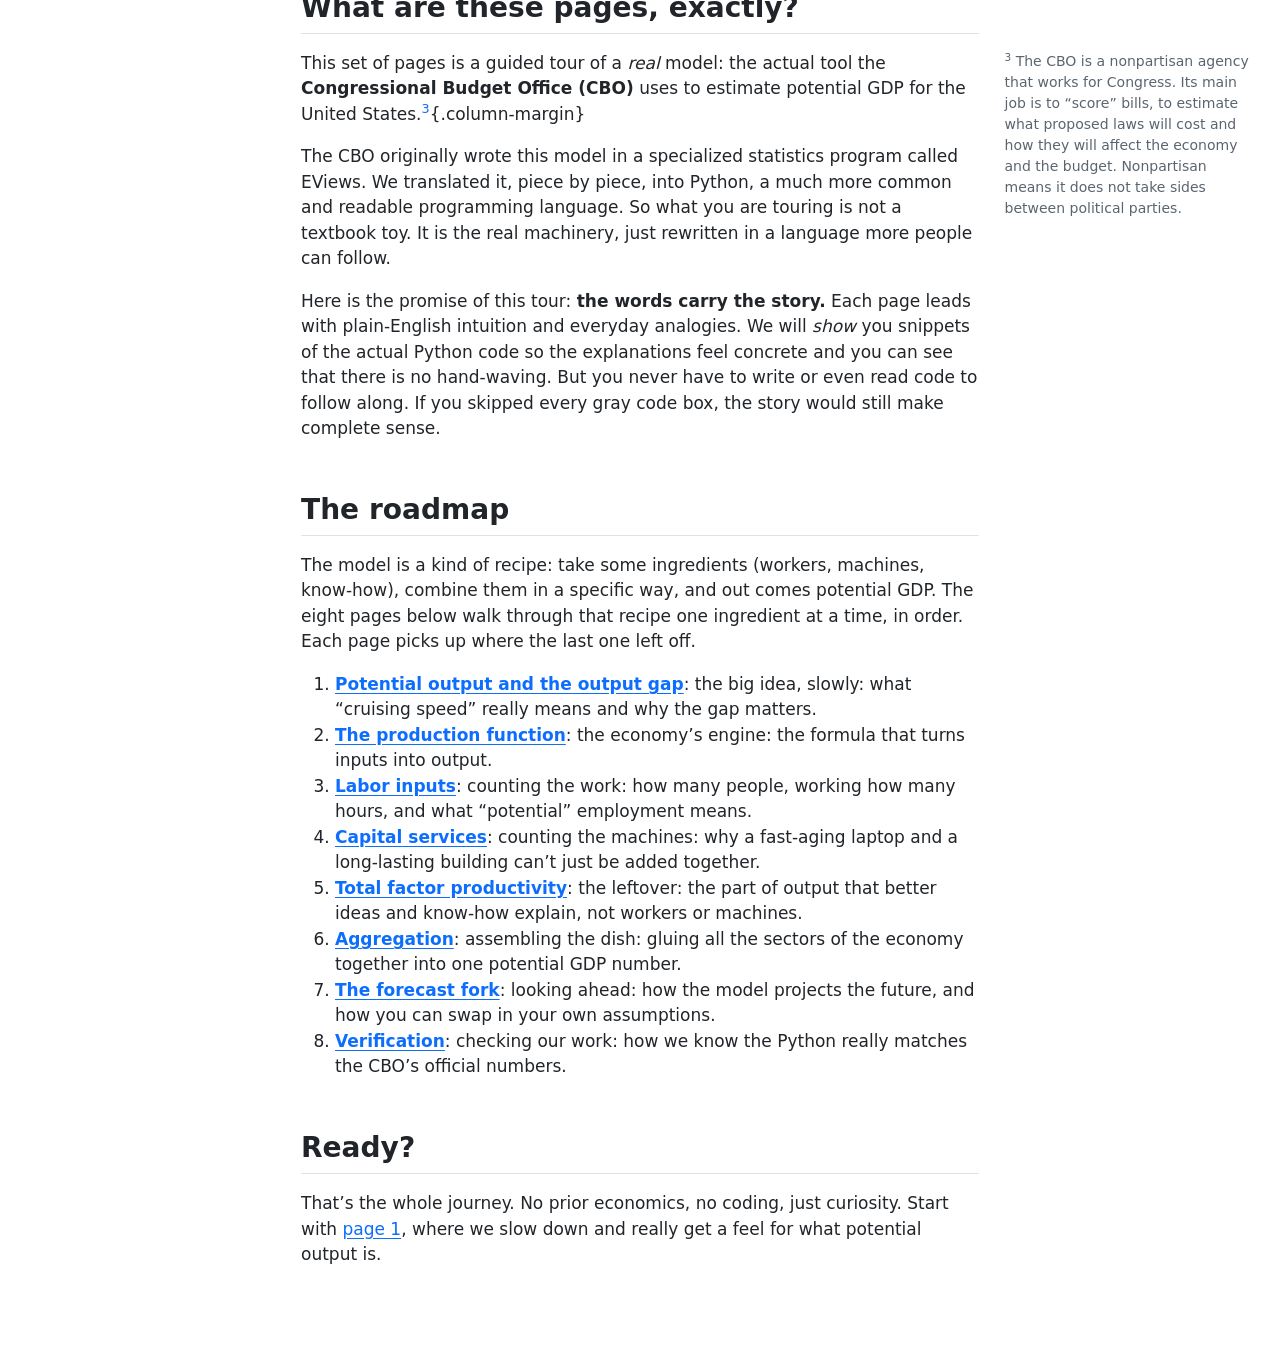
==== commit bd8379de: "Add CBO potential-output explainer pages for the course site An 8-page explainer (plus a landing pag" ====
--- a/docs/cbo/index.html
+++ b/docs/cbo/index.html
@@ -2,12 +2,12 @@
 <html xmlns="http://www.w3.org/1999/xhtml" lang="en" xml:lang="en"><head>
 
 <meta charset="utf-8">
-<meta name="generator" content="quarto-1.9.37">
+<meta name="generator" content="quarto-1.9.38">
 
 <meta name="viewport" content="width=device-width, initial-scale=1.0, user-scalable=yes">
 
 
-<title>CBO Potential Output – Macroeconomic Theory</title>
+<title>The CBO Potential Output Model – Macroeconomic Theory</title>
 <style>
 /* Default styles provided by pandoc.
 ** See https://pandoc.org/MANUAL.html#variables-for-html for config info.
@@ -39,7 +39,7 @@
 <script src="../site_libs/quarto-html/tippy.umd.min.js"></script>
 <script src="../site_libs/quarto-html/anchor.min.js"></script>
 <link href="../site_libs/quarto-html/tippy.css" rel="stylesheet">
-<link href="../site_libs/quarto-html/quarto-syntax-highlighting-7f8f88aac4f3542376d5c11b86a4c14d.css" rel="stylesheet" id="quarto-text-highlighting-styles">
+<link href="../site_libs/quarto-html/quarto-syntax-highlighting-15634bcf2e68342d4ad2dfa704d543f6.css" rel="stylesheet" id="quarto-text-highlighting-styles">
 <script src="../site_libs/bootstrap/bootstrap.min.js"></script>
 <link href="../site_libs/bootstrap/bootstrap-icons.css" rel="stylesheet">
 <link href="../site_libs/bootstrap/bootstrap-45431c2918bd31147ddb3fa7038bb99f.min.css" rel="stylesheet" append-hash="true" id="quarto-bootstrap" data-mode="light">
@@ -78,7 +78,7 @@
 
 </head>
 
-<body class="nav-sidebar floating fullcontent quarto-light">
+<body class="nav-sidebar floating slimcontent quarto-light">
 
 <div id="quarto-search-results"></div>
   <header id="quarto-header" class="headroom fixed-top">
@@ -87,7 +87,7 @@
       <button type="button" class="quarto-btn-toggle btn" data-bs-toggle="collapse" role="button" data-bs-target=".quarto-sidebar-collapse-item" aria-controls="quarto-sidebar" aria-expanded="false" aria-label="Toggle sidebar navigation" onclick="if (window.quartoToggleHeadroom) { window.quartoToggleHeadroom(); }">
         <i class="bi bi-layout-text-sidebar-reverse"></i>
       </button>
-        <nav class="quarto-page-breadcrumbs" aria-label="breadcrumb"><ol class="breadcrumb"><li class="breadcrumb-item"><a href="../cbo/index.html">CBO Potential Output</a></li></ol></nav>
+        <nav class="quarto-page-breadcrumbs" aria-label="breadcrumb"><ol class="breadcrumb"><li class="breadcrumb-item"><a href="../cbo/index.html">The CBO Potential Output Model</a></li></ol></nav>
         <a class="flex-grow-1" role="navigation" data-bs-toggle="collapse" data-bs-target=".quarto-sidebar-collapse-item" aria-controls="quarto-sidebar" aria-expanded="false" aria-label="Toggle sidebar navigation" onclick="if (window.quartoToggleHeadroom) { window.quartoToggleHeadroom(); }">      
         </a>
       <button type="button" class="btn quarto-search-button" aria-label="Search" onclick="window.quartoOpenSearch();">
@@ -112,21 +112,74 @@
         </div>
     <div class="sidebar-menu-container"> 
     <ul class="list-unstyled mt-1">
-        <li class="sidebar-item">
-  <div class="sidebar-item-container"> 
-  <a href="../cbo/index.html" class="sidebar-item-text sidebar-link active">
- <span class="menu-text">CBO Potential Output</span></a>
-  </div>
-</li>
         <li class="sidebar-item sidebar-item-section">
       <div class="sidebar-item-container"> 
-            <a class="sidebar-item-text sidebar-link text-start" data-bs-toggle="collapse" data-bs-target="#quarto-sidebar-section-1" role="navigation" aria-expanded="true">
- <span class="menu-text">Production</span></a>
+            <a href="../cbo/index.html" class="sidebar-item-text sidebar-link active">
+ <span class="menu-text">The CBO Potential Output Model</span></a>
           <a class="sidebar-item-toggle text-start" data-bs-toggle="collapse" data-bs-target="#quarto-sidebar-section-1" role="navigation" aria-expanded="true" aria-label="Toggle section">
             <i class="bi bi-chevron-right ms-2"></i>
           </a> 
       </div>
       <ul id="quarto-sidebar-section-1" class="collapse list-unstyled sidebar-section depth1 show">  
+          <li class="sidebar-item">
+  <div class="sidebar-item-container"> 
+  <a href="../cbo/potential-output.html" class="sidebar-item-text sidebar-link">
+ <span class="menu-text">What Potential GDP Is, and Why It Matters</span></a>
+  </div>
+</li>
+          <li class="sidebar-item">
+  <div class="sidebar-item-container"> 
+  <a href="../cbo/production-function.html" class="sidebar-item-text sidebar-link">
+ <span class="menu-text">The Production Function: the Economy’s Engine</span></a>
+  </div>
+</li>
+          <li class="sidebar-item">
+  <div class="sidebar-item-container"> 
+  <a href="../cbo/labor.html" class="sidebar-item-text sidebar-link">
+ <span class="menu-text">Labor: Counting Hours, Minus the Business Cycle</span></a>
+  </div>
+</li>
+          <li class="sidebar-item">
+  <div class="sidebar-item-container"> 
+  <a href="../cbo/capital.html" class="sidebar-item-text sidebar-link">
+ <span class="menu-text">Capital Services: Why a Dollar of Computers ≠ a Dollar of Land</span></a>
+  </div>
+</li>
+          <li class="sidebar-item">
+  <div class="sidebar-item-container"> 
+  <a href="../cbo/tfp.html" class="sidebar-item-text sidebar-link">
+ <span class="menu-text">Total Factor Productivity: the Leftover That Runs the Show</span></a>
+  </div>
+</li>
+          <li class="sidebar-item">
+  <div class="sidebar-item-container"> 
+  <a href="../cbo/aggregation.html" class="sidebar-item-text sidebar-link">
+ <span class="menu-text">Putting It Together: From Ingredients to Potential GDP</span></a>
+  </div>
+</li>
+          <li class="sidebar-item">
+  <div class="sidebar-item-container"> 
+  <a href="../cbo/forecast.html" class="sidebar-item-text sidebar-link">
+ <span class="menu-text">The Forecast Fork: CBO’s Trend, or Your Own Assumptions</span></a>
+  </div>
+</li>
+          <li class="sidebar-item">
+  <div class="sidebar-item-container"> 
+  <a href="../cbo/verification.html" class="sidebar-item-text sidebar-link">
+ <span class="menu-text">Verification: How We Know the Python Matches the CBO</span></a>
+  </div>
+</li>
+      </ul>
+  </li>
+        <li class="sidebar-item sidebar-item-section">
+      <div class="sidebar-item-container"> 
+            <a class="sidebar-item-text sidebar-link text-start" data-bs-toggle="collapse" data-bs-target="#quarto-sidebar-section-2" role="navigation" aria-expanded="true">
+ <span class="menu-text">Production</span></a>
+          <a class="sidebar-item-toggle text-start" data-bs-toggle="collapse" data-bs-target="#quarto-sidebar-section-2" role="navigation" aria-expanded="true" aria-label="Toggle section">
+            <i class="bi bi-chevron-right ms-2"></i>
+          </a> 
+      </div>
+      <ul id="quarto-sidebar-section-2" class="collapse list-unstyled sidebar-section depth1 show">  
           <li class="sidebar-item">
   <div class="sidebar-item-container"> 
   <a href="../production/introduction.html" class="sidebar-item-text sidebar-link">
@@ -140,13 +193,15 @@
 </nav>
 <div id="quarto-sidebar-glass" class="quarto-sidebar-collapse-item" data-bs-toggle="collapse" data-bs-target=".quarto-sidebar-collapse-item"></div>
 <!-- margin-sidebar -->
-    
+    <div id="quarto-margin-sidebar" class="sidebar margin-sidebar zindex-bottom">
+        
+    </div>
 <!-- main -->
-<main class="content" id="quarto-document-content">
+<main class="content page-columns page-full" id="quarto-document-content">
 
 <header id="title-block-header" class="quarto-title-block default">
 <div class="quarto-title">
-<h1 class="title">CBO Potential Output</h1>
+<h1 class="title">The CBO Potential Output Model</h1>
 </div>
 
 
@@ -163,9 +218,51 @@
 </header>
 
 
-<section id="landing-spot-cbo-model" class="level2">
-<h2 class="anchored" data-anchor-id="landing-spot-cbo-model">Landing spot CBO model</h2>
-<p>This is where the explainer on the CBO model is housed.</p>
+<section id="what-number-is-this-page-about" class="level2 page-columns page-full">
+<h2 class="anchored" data-anchor-id="what-number-is-this-page-about">What number is this page about?</h2>
+<p>Here is a question that sounds simple but turns out to be one of the most important numbers in all of economics: if the U.S. economy were humming along at a healthy, sustainable pace (not overheating, not stuck in a slump), how much stuff could it actually make in a year?</p>
+<p>Not how much it <em>did</em> make. How much it <em>could</em> make if nearly everyone who wanted a job had one and the country’s factories, computers, and machines were being used at a comfortable, can-keep-this-up-forever rate.</p>
+<p>That “could make” number has a name: <strong>potential output</strong>, also called <strong>potential GDP</strong>. GDP just means the total dollar value of everything the country produces in a year.<a href="#fn1" class="footnote-ref" id="fnref1" role="doc-noteref"><sup>1</sup></a> So potential GDP is the economy’s <em>cruising speed</em>: the pace it can hold without the engine either sputtering or redlining.</p>
+<div class="no-row-height column-margin column-container"><div id="fn1"><p><sup>1</sup>&nbsp;GDP stands for “gross domestic product.” Think of it as the economy’s annual scoreboard.</p></div><div id="fn2"><p><sup>2</sup>&nbsp;The Federal Reserve is the central bank of the United States. One of its main jobs is steering the economy by raising or lowering interest rates.</p></div></div><p>Lots of powerful people care about this number. When the economy is producing <em>less</em> than its potential, it usually means workers are sitting idle and machines are gathering dust: a recession. The Federal Reserve might cut interest rates and Congress might pass a stimulus bill to close that gap.<a href="#fn2" class="footnote-ref" id="fnref2" role="doc-noteref"><sup>2</sup></a> When the economy is producing <em>more</em> than its potential, it is running hot, and prices tend to climb. That is inflation. So this one number quietly shapes interest rates, tax-and-spending bills, and a lot of newspaper headlines.</p>
+</section>
+<section id="how-far-above-or-below-cruising-speed-are-we" class="level2">
+<h2 class="anchored" data-anchor-id="how-far-above-or-below-cruising-speed-are-we">How far above or below cruising speed are we?</h2>
+<p>The distance between what the economy actually produced and what it potentially could have produced is called the <strong>output gap</strong>. When actual output dips below potential, the gap is negative: the economy is leaving stuff on the table.</p>
+<p><a href="#fig-hook" class="quarto-xref">Figure&nbsp;1</a> shows the idea. Most of the time, actual U.S. output rides close to its potential, like a car holding the speed limit. But every so often it drops sharply below. Those dips are recessions. The deepest one on the chart is the 2008 financial crisis, where actual output fell several percent below potential and stayed there for years.</p>
+<div id="fig-hook" class="quarto-float quarto-figure quarto-figure-center anchored">
+<figure class="quarto-float quarto-float-fig figure">
+<div aria-describedby="fig-hook-caption-0ceaefa1-69ba-4598-a22c-09a6ac19f8ca">
+<img src="images/output_gap.png" class="img-fluid figure-img" style="width:90.0%">
+</div>
+<figcaption class="quarto-float-caption-bottom quarto-float-caption quarto-float-fig" id="fig-hook-caption-0ceaefa1-69ba-4598-a22c-09a6ac19f8ca">
+Figure&nbsp;1: Actual U.S. output spends most of its time close to potential, but falls visibly below in recessions.
+</figcaption>
+</figure>
+</div>
+</section>
+<section id="what-are-these-pages-exactly" class="level2 page-columns page-full">
+<h2 class="anchored" data-anchor-id="what-are-these-pages-exactly">What are these pages, exactly?</h2>
+<p>This set of pages is a guided tour of a <em>real</em> model: the actual tool the <strong>Congressional Budget Office (CBO)</strong> uses to estimate potential GDP for the United States.<a href="#fn3" class="footnote-ref" id="fnref3" role="doc-noteref"><sup>3</sup></a>{.column-margin}</p>
+<div class="no-row-height column-margin column-container"><div id="fn3"><p><sup>3</sup>&nbsp;The CBO is a nonpartisan agency that works for Congress. Its main job is to “score” bills, to estimate what proposed laws will cost and how they will affect the economy and the budget. Nonpartisan means it does not take sides between political parties.</p></div></div><p>The CBO originally wrote this model in a specialized statistics program called EViews. We translated it, piece by piece, into Python, a much more common and readable programming language. So what you are touring is not a textbook toy. It is the real machinery, just rewritten in a language more people can follow.</p>
+<p>Here is the promise of this tour: <strong>the words carry the story.</strong> Each page leads with plain-English intuition and everyday analogies. We will <em>show</em> you snippets of the actual Python code so the explanations feel concrete and you can see that there is no hand-waving. But you never have to write or even read code to follow along. If you skipped every gray code box, the story would still make complete sense.</p>
+</section>
+<section id="the-roadmap" class="level2">
+<h2 class="anchored" data-anchor-id="the-roadmap">The roadmap</h2>
+<p>The model is a kind of recipe: take some ingredients (workers, machines, know-how), combine them in a specific way, and out comes potential GDP. The eight pages below walk through that recipe one ingredient at a time, in order. Each page picks up where the last one left off.</p>
+<ol type="1">
+<li><a href="../cbo/potential-output.html"><strong>Potential output and the output gap</strong></a>: the big idea, slowly: what “cruising speed” really means and why the gap matters.</li>
+<li><a href="../cbo/production-function.html"><strong>The production function</strong></a>: the economy’s engine: the formula that turns inputs into output.</li>
+<li><a href="../cbo/labor.html"><strong>Labor inputs</strong></a>: counting the work: how many people, working how many hours, and what “potential” employment means.</li>
+<li><a href="../cbo/capital.html"><strong>Capital services</strong></a>: counting the machines: why a fast-aging laptop and a long-lasting building can’t just be added together.</li>
+<li><a href="../cbo/tfp.html"><strong>Total factor productivity</strong></a>: the leftover: the part of output that better ideas and know-how explain, not workers or machines.</li>
+<li><a href="../cbo/aggregation.html"><strong>Aggregation</strong></a>: assembling the dish: gluing all the sectors of the economy together into one potential GDP number.</li>
+<li><a href="../cbo/forecast.html"><strong>The forecast fork</strong></a>: looking ahead: how the model projects the future, and how you can swap in your own assumptions.</li>
+<li><a href="../cbo/verification.html"><strong>Verification</strong></a>: checking our work: how we know the Python really matches the CBO’s official numbers.</li>
+</ol>
+</section>
+<section id="ready" class="level2">
+<h2 class="anchored" data-anchor-id="ready">Ready?</h2>
+<p>That’s the whole journey. No prior economics, no coding, just curiosity. Start with <a href="../cbo/potential-output.html">page 1</a>, where we slow down and really get a feel for what potential output is.</p>
 
 
 <script type="ojs-module-contents">
@@ -197,6 +294,7 @@
 W10=
 </script>
 </section>
+
 
 </main> <!-- /main -->
 <script type="ojs-module-contents">
--- a/docs/site_libs/quarto-html/quarto-syntax-highlighting-15634bcf2e68342d4ad2dfa704d543f6.css
+++ b/docs/site_libs/quarto-html/quarto-syntax-highlighting-15634bcf2e68342d4ad2dfa704d543f6.css
@@ -0,0 +1,236 @@
+/* quarto syntax highlight colors */
+:root {
+  --quarto-hl-ot-color: #003B4F;
+  --quarto-hl-at-color: #657422;
+  --quarto-hl-ss-color: #20794D;
+  --quarto-hl-an-color: #5E5E5E;
+  --quarto-hl-fu-color: #4758AB;
+  --quarto-hl-st-color: #20794D;
+  --quarto-hl-cf-color: #003B4F;
+  --quarto-hl-op-color: #5E5E5E;
+  --quarto-hl-er-color: #AD0000;
+  --quarto-hl-bn-color: #AD0000;
+  --quarto-hl-al-color: #AD0000;
+  --quarto-hl-va-color: #111111;
+  --quarto-hl-bu-color: inherit;
+  --quarto-hl-ex-color: inherit;
+  --quarto-hl-pp-color: #AD0000;
+  --quarto-hl-in-color: #5E5E5E;
+  --quarto-hl-vs-color: #20794D;
+  --quarto-hl-wa-color: #5E5E5E;
+  --quarto-hl-do-color: #5E5E5E;
+  --quarto-hl-im-color: #00769E;
+  --quarto-hl-ch-color: #20794D;
+  --quarto-hl-dt-color: #AD0000;
+  --quarto-hl-fl-color: #AD0000;
+  --quarto-hl-co-color: #5E5E5E;
+  --quarto-hl-cv-color: #5E5E5E;
+  --quarto-hl-cn-color: #8f5902;
+  --quarto-hl-sc-color: #5E5E5E;
+  --quarto-hl-dv-color: #AD0000;
+  --quarto-hl-kw-color: #003B4F;
+}
+
+/* other quarto variables */
+:root {
+  --quarto-font-monospace: SFMono-Regular, Menlo, Monaco, Consolas, "Liberation Mono", "Courier New", monospace;
+}
+
+/* syntax highlight based on Pandoc's rules */
+pre > code.sourceCode > span {
+  color: #003B4F;
+}
+
+code.sourceCode > span {
+  color: #003B4F;
+}
+
+div.sourceCode,
+div.sourceCode pre.sourceCode {
+  color: #003B4F;
+}
+
+/* Normal */
+code span {
+  color: #003B4F;
+}
+
+/* Alert */
+code span.al {
+  color: #AD0000;
+  font-style: inherit;
+}
+
+/* Annotation */
+code span.an {
+  color: #5E5E5E;
+  font-style: inherit;
+}
+
+/* Attribute */
+code span.at {
+  color: #657422;
+  font-style: inherit;
+}
+
+/* BaseN */
+code span.bn {
+  color: #AD0000;
+  font-style: inherit;
+}
+
+/* BuiltIn */
+code span.bu {
+  font-style: inherit;
+}
+
+/* ControlFlow */
+code span.cf {
+  color: #003B4F;
+  font-weight: bold;
+  font-style: inherit;
+}
+
+/* Char */
+code span.ch {
+  color: #20794D;
+  font-style: inherit;
+}
+
+/* Constant */
+code span.cn {
+  color: #8f5902;
+  font-style: inherit;
+}
+
+/* Comment */
+code span.co {
+  color: #5E5E5E;
+  font-style: inherit;
+}
+
+/* CommentVar */
+code span.cv {
+  color: #5E5E5E;
+  font-style: italic;
+}
+
+/* Documentation */
+code span.do {
+  color: #5E5E5E;
+  font-style: italic;
+}
+
+/* DataType */
+code span.dt {
+  color: #AD0000;
+  font-style: inherit;
+}
+
+/* DecVal */
+code span.dv {
+  color: #AD0000;
+  font-style: inherit;
+}
+
+/* Error */
+code span.er {
+  color: #AD0000;
+  font-style: inherit;
+}
+
+/* Extension */
+code span.ex {
+  font-style: inherit;
+}
+
+/* Float */
+code span.fl {
+  color: #AD0000;
+  font-style: inherit;
+}
+
+/* Function */
+code span.fu {
+  color: #4758AB;
+  font-style: inherit;
+}
+
+/* Import */
+code span.im {
+  color: #00769E;
+  font-style: inherit;
+}
+
+/* Information */
+code span.in {
+  color: #5E5E5E;
+  font-style: inherit;
+}
+
+/* Keyword */
+code span.kw {
+  color: #003B4F;
+  font-weight: bold;
+  font-style: inherit;
+}
+
+/* Operator */
+code span.op {
+  color: #5E5E5E;
+  font-style: inherit;
+}
+
+/* Other */
+code span.ot {
+  color: #003B4F;
+  font-style: inherit;
+}
+
+/* Preprocessor */
+code span.pp {
+  color: #AD0000;
+  font-style: inherit;
+}
+
+/* SpecialChar */
+code span.sc {
+  color: #5E5E5E;
+  font-style: inherit;
+}
+
+/* SpecialString */
+code span.ss {
+  color: #20794D;
+  font-style: inherit;
+}
+
+/* String */
+code span.st {
+  color: #20794D;
+  font-style: inherit;
+}
+
+/* Variable */
+code span.va {
+  color: #111111;
+  font-style: inherit;
+}
+
+/* VerbatimString */
+code span.vs {
+  color: #20794D;
+  font-style: inherit;
+}
+
+/* Warning */
+code span.wa {
+  color: #5E5E5E;
+  font-style: italic;
+}
+
+.prevent-inlining {
+  content: "</";
+}
+
+/*# sourceMappingURL=f23921c56f73e400b49028c9186a1aa0.css.map */
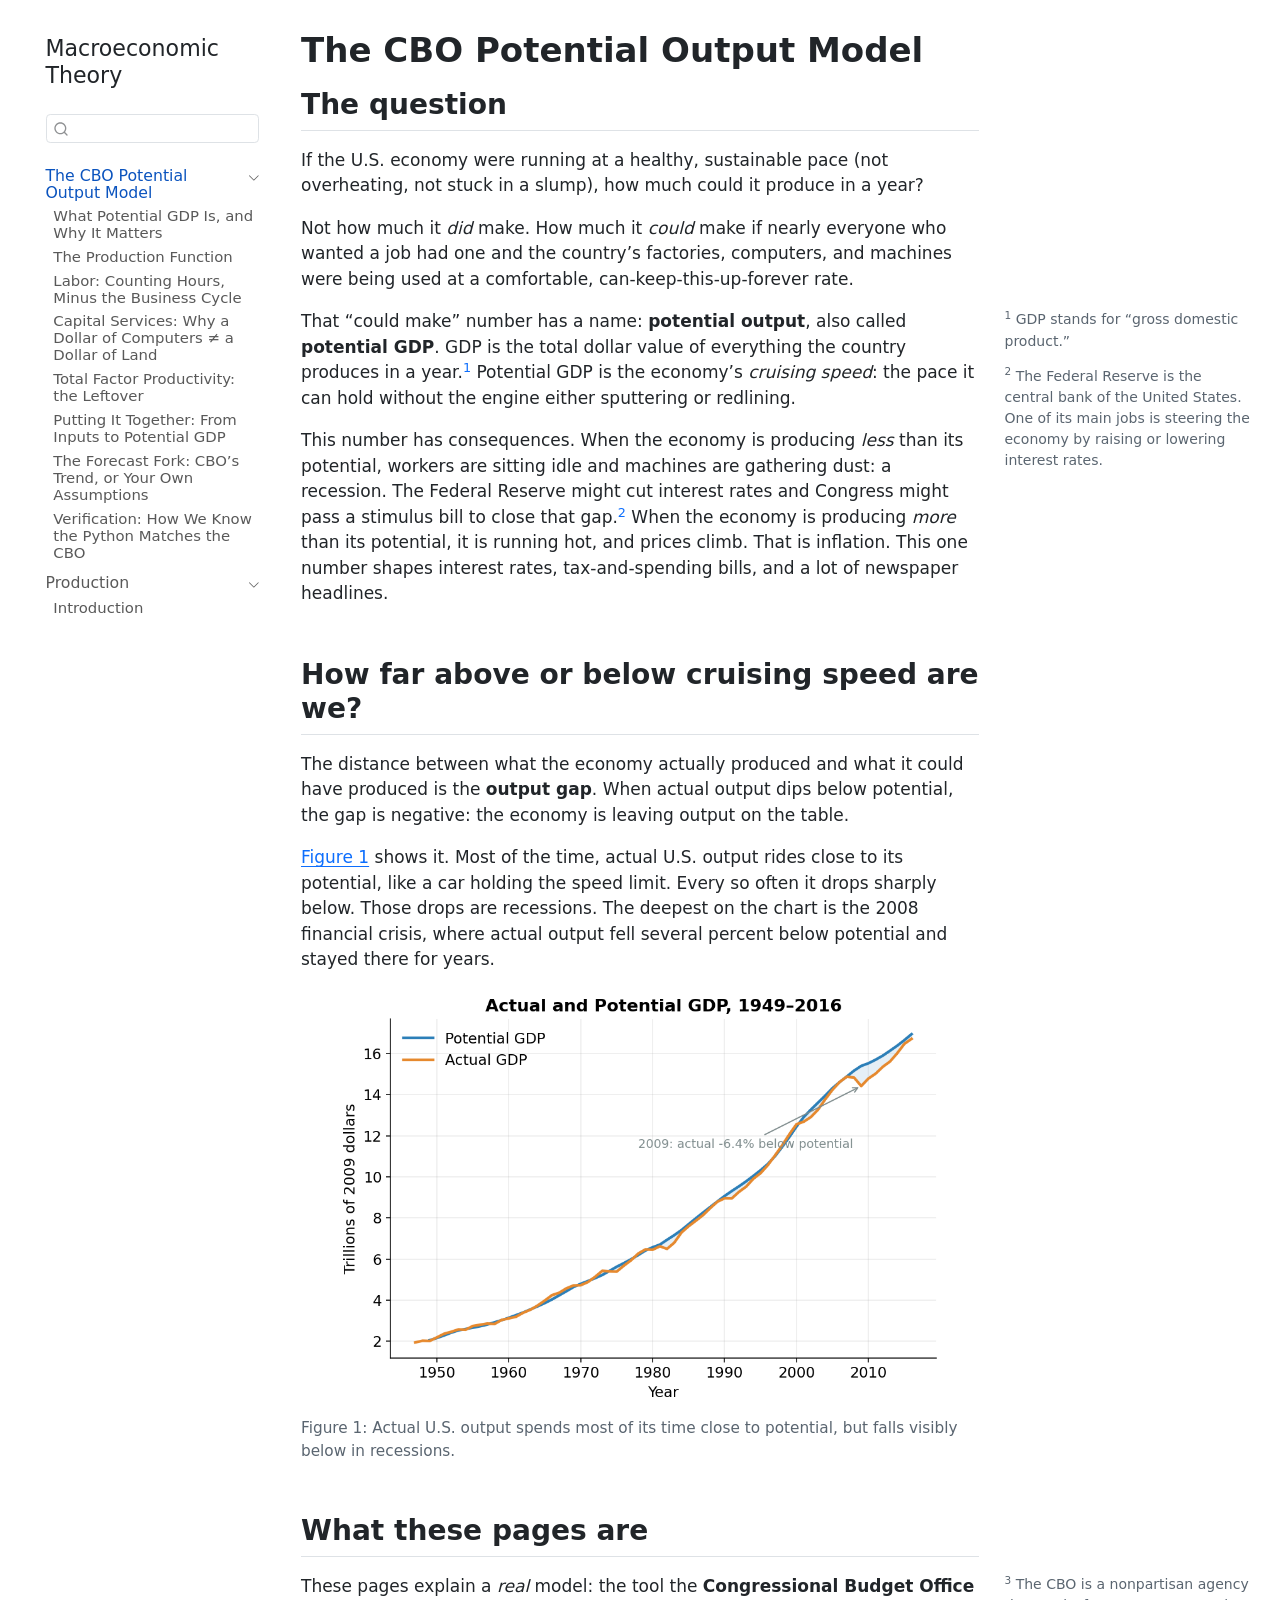
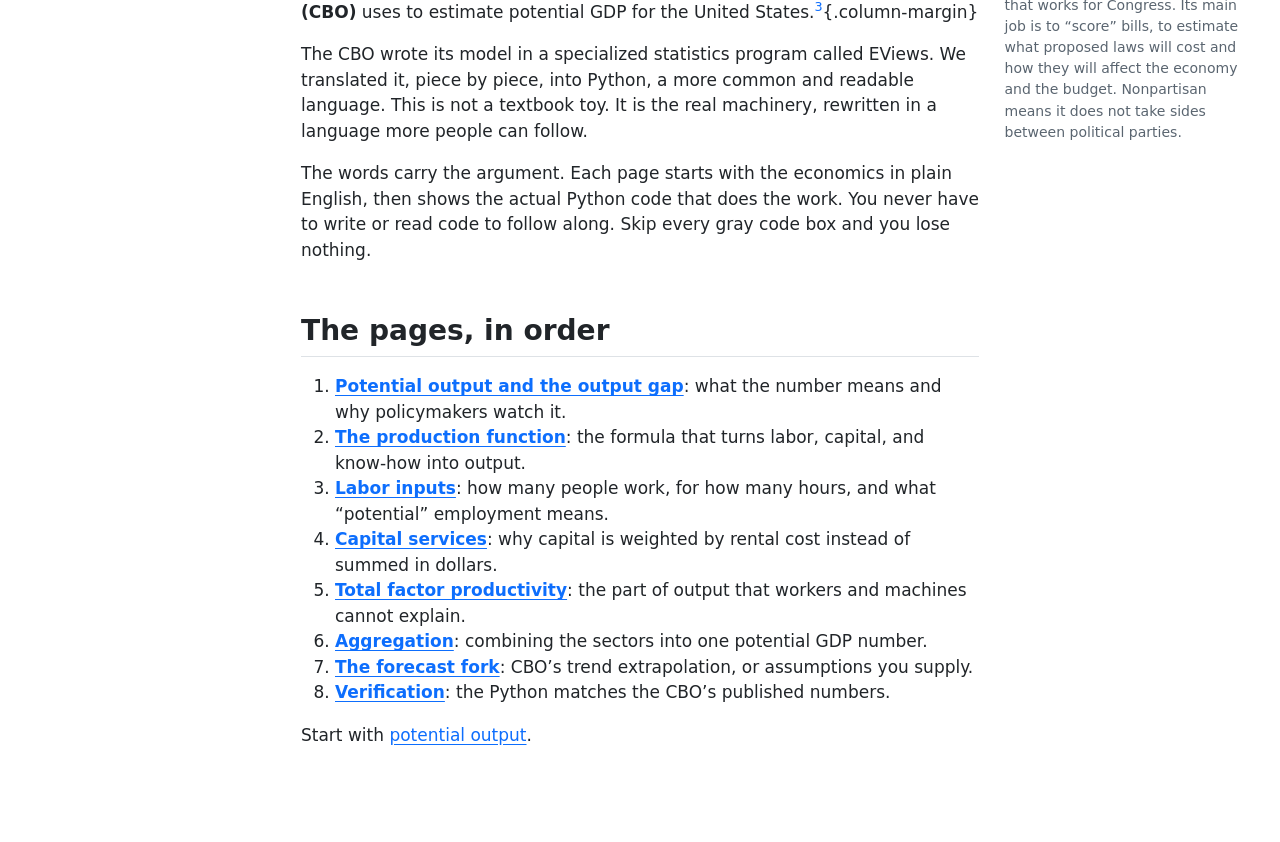
==== commit e8c957da: "Style pass on CBO explainer: one analogy per page, plainer voice Per review: each page keeps its sin" ====
--- a/docs/cbo/index.html
+++ b/docs/cbo/index.html
@@ -130,7 +130,7 @@
           <li class="sidebar-item">
   <div class="sidebar-item-container"> 
   <a href="../cbo/production-function.html" class="sidebar-item-text sidebar-link">
- <span class="menu-text">The Production Function: the Economy’s Engine</span></a>
+ <span class="menu-text">The Production Function</span></a>
   </div>
 </li>
           <li class="sidebar-item">
@@ -148,13 +148,13 @@
           <li class="sidebar-item">
   <div class="sidebar-item-container"> 
   <a href="../cbo/tfp.html" class="sidebar-item-text sidebar-link">
- <span class="menu-text">Total Factor Productivity: the Leftover That Runs the Show</span></a>
+ <span class="menu-text">Total Factor Productivity: the Leftover</span></a>
   </div>
 </li>
           <li class="sidebar-item">
   <div class="sidebar-item-container"> 
   <a href="../cbo/aggregation.html" class="sidebar-item-text sidebar-link">
- <span class="menu-text">Putting It Together: From Ingredients to Potential GDP</span></a>
+ <span class="menu-text">Putting It Together: From Inputs to Potential GDP</span></a>
   </div>
 </li>
           <li class="sidebar-item">
@@ -218,17 +218,17 @@
 </header>
 
 
-<section id="what-number-is-this-page-about" class="level2 page-columns page-full">
-<h2 class="anchored" data-anchor-id="what-number-is-this-page-about">What number is this page about?</h2>
-<p>Here is a question that sounds simple but turns out to be one of the most important numbers in all of economics: if the U.S. economy were humming along at a healthy, sustainable pace (not overheating, not stuck in a slump), how much stuff could it actually make in a year?</p>
+<section id="the-question" class="level2 page-columns page-full">
+<h2 class="anchored" data-anchor-id="the-question">The question</h2>
+<p>If the U.S. economy were running at a healthy, sustainable pace (not overheating, not stuck in a slump), how much could it produce in a year?</p>
 <p>Not how much it <em>did</em> make. How much it <em>could</em> make if nearly everyone who wanted a job had one and the country’s factories, computers, and machines were being used at a comfortable, can-keep-this-up-forever rate.</p>
-<p>That “could make” number has a name: <strong>potential output</strong>, also called <strong>potential GDP</strong>. GDP just means the total dollar value of everything the country produces in a year.<a href="#fn1" class="footnote-ref" id="fnref1" role="doc-noteref"><sup>1</sup></a> So potential GDP is the economy’s <em>cruising speed</em>: the pace it can hold without the engine either sputtering or redlining.</p>
-<div class="no-row-height column-margin column-container"><div id="fn1"><p><sup>1</sup>&nbsp;GDP stands for “gross domestic product.” Think of it as the economy’s annual scoreboard.</p></div><div id="fn2"><p><sup>2</sup>&nbsp;The Federal Reserve is the central bank of the United States. One of its main jobs is steering the economy by raising or lowering interest rates.</p></div></div><p>Lots of powerful people care about this number. When the economy is producing <em>less</em> than its potential, it usually means workers are sitting idle and machines are gathering dust: a recession. The Federal Reserve might cut interest rates and Congress might pass a stimulus bill to close that gap.<a href="#fn2" class="footnote-ref" id="fnref2" role="doc-noteref"><sup>2</sup></a> When the economy is producing <em>more</em> than its potential, it is running hot, and prices tend to climb. That is inflation. So this one number quietly shapes interest rates, tax-and-spending bills, and a lot of newspaper headlines.</p>
+<p>That “could make” number has a name: <strong>potential output</strong>, also called <strong>potential GDP</strong>. GDP is the total dollar value of everything the country produces in a year.<a href="#fn1" class="footnote-ref" id="fnref1" role="doc-noteref"><sup>1</sup></a> Potential GDP is the economy’s <em>cruising speed</em>: the pace it can hold without the engine either sputtering or redlining.</p>
+<div class="no-row-height column-margin column-container"><div id="fn1"><p><sup>1</sup>&nbsp;GDP stands for “gross domestic product.”</p></div><div id="fn2"><p><sup>2</sup>&nbsp;The Federal Reserve is the central bank of the United States. One of its main jobs is steering the economy by raising or lowering interest rates.</p></div></div><p>This number has consequences. When the economy is producing <em>less</em> than its potential, workers are sitting idle and machines are gathering dust: a recession. The Federal Reserve might cut interest rates and Congress might pass a stimulus bill to close that gap.<a href="#fn2" class="footnote-ref" id="fnref2" role="doc-noteref"><sup>2</sup></a> When the economy is producing <em>more</em> than its potential, it is running hot, and prices climb. That is inflation. This one number shapes interest rates, tax-and-spending bills, and a lot of newspaper headlines.</p>
 </section>
 <section id="how-far-above-or-below-cruising-speed-are-we" class="level2">
 <h2 class="anchored" data-anchor-id="how-far-above-or-below-cruising-speed-are-we">How far above or below cruising speed are we?</h2>
-<p>The distance between what the economy actually produced and what it potentially could have produced is called the <strong>output gap</strong>. When actual output dips below potential, the gap is negative: the economy is leaving stuff on the table.</p>
-<p><a href="#fig-hook" class="quarto-xref">Figure&nbsp;1</a> shows the idea. Most of the time, actual U.S. output rides close to its potential, like a car holding the speed limit. But every so often it drops sharply below. Those dips are recessions. The deepest one on the chart is the 2008 financial crisis, where actual output fell several percent below potential and stayed there for years.</p>
+<p>The distance between what the economy actually produced and what it could have produced is the <strong>output gap</strong>. When actual output dips below potential, the gap is negative: the economy is leaving output on the table.</p>
+<p><a href="#fig-hook" class="quarto-xref">Figure&nbsp;1</a> shows it. Most of the time, actual U.S. output rides close to its potential, like a car holding the speed limit. Every so often it drops sharply below. Those drops are recessions. The deepest on the chart is the 2008 financial crisis, where actual output fell several percent below potential and stayed there for years.</p>
 <div id="fig-hook" class="quarto-float quarto-figure quarto-figure-center anchored">
 <figure class="quarto-float quarto-float-fig figure">
 <div aria-describedby="fig-hook-caption-0ceaefa1-69ba-4598-a22c-09a6ac19f8ca">
@@ -240,29 +240,25 @@
 </figure>
 </div>
 </section>
-<section id="what-are-these-pages-exactly" class="level2 page-columns page-full">
-<h2 class="anchored" data-anchor-id="what-are-these-pages-exactly">What are these pages, exactly?</h2>
-<p>This set of pages is a guided tour of a <em>real</em> model: the actual tool the <strong>Congressional Budget Office (CBO)</strong> uses to estimate potential GDP for the United States.<a href="#fn3" class="footnote-ref" id="fnref3" role="doc-noteref"><sup>3</sup></a>{.column-margin}</p>
-<div class="no-row-height column-margin column-container"><div id="fn3"><p><sup>3</sup>&nbsp;The CBO is a nonpartisan agency that works for Congress. Its main job is to “score” bills, to estimate what proposed laws will cost and how they will affect the economy and the budget. Nonpartisan means it does not take sides between political parties.</p></div></div><p>The CBO originally wrote this model in a specialized statistics program called EViews. We translated it, piece by piece, into Python, a much more common and readable programming language. So what you are touring is not a textbook toy. It is the real machinery, just rewritten in a language more people can follow.</p>
-<p>Here is the promise of this tour: <strong>the words carry the story.</strong> Each page leads with plain-English intuition and everyday analogies. We will <em>show</em> you snippets of the actual Python code so the explanations feel concrete and you can see that there is no hand-waving. But you never have to write or even read code to follow along. If you skipped every gray code box, the story would still make complete sense.</p>
+<section id="what-these-pages-are" class="level2 page-columns page-full">
+<h2 class="anchored" data-anchor-id="what-these-pages-are">What these pages are</h2>
+<p>These pages explain a <em>real</em> model: the tool the <strong>Congressional Budget Office (CBO)</strong> uses to estimate potential GDP for the United States.<a href="#fn3" class="footnote-ref" id="fnref3" role="doc-noteref"><sup>3</sup></a>{.column-margin}</p>
+<div class="no-row-height column-margin column-container"><div id="fn3"><p><sup>3</sup>&nbsp;The CBO is a nonpartisan agency that works for Congress. Its main job is to “score” bills, to estimate what proposed laws will cost and how they will affect the economy and the budget. Nonpartisan means it does not take sides between political parties.</p></div></div><p>The CBO wrote its model in a specialized statistics program called EViews. We translated it, piece by piece, into Python, a more common and readable language. This is not a textbook toy. It is the real machinery, rewritten in a language more people can follow.</p>
+<p>The words carry the argument. Each page starts with the economics in plain English, then shows the actual Python code that does the work. You never have to write or read code to follow along. Skip every gray code box and you lose nothing.</p>
 </section>
-<section id="the-roadmap" class="level2">
-<h2 class="anchored" data-anchor-id="the-roadmap">The roadmap</h2>
-<p>The model is a kind of recipe: take some ingredients (workers, machines, know-how), combine them in a specific way, and out comes potential GDP. The eight pages below walk through that recipe one ingredient at a time, in order. Each page picks up where the last one left off.</p>
+<section id="the-pages-in-order" class="level2">
+<h2 class="anchored" data-anchor-id="the-pages-in-order">The pages, in order</h2>
 <ol type="1">
-<li><a href="../cbo/potential-output.html"><strong>Potential output and the output gap</strong></a>: the big idea, slowly: what “cruising speed” really means and why the gap matters.</li>
-<li><a href="../cbo/production-function.html"><strong>The production function</strong></a>: the economy’s engine: the formula that turns inputs into output.</li>
-<li><a href="../cbo/labor.html"><strong>Labor inputs</strong></a>: counting the work: how many people, working how many hours, and what “potential” employment means.</li>
-<li><a href="../cbo/capital.html"><strong>Capital services</strong></a>: counting the machines: why a fast-aging laptop and a long-lasting building can’t just be added together.</li>
-<li><a href="../cbo/tfp.html"><strong>Total factor productivity</strong></a>: the leftover: the part of output that better ideas and know-how explain, not workers or machines.</li>
-<li><a href="../cbo/aggregation.html"><strong>Aggregation</strong></a>: assembling the dish: gluing all the sectors of the economy together into one potential GDP number.</li>
-<li><a href="../cbo/forecast.html"><strong>The forecast fork</strong></a>: looking ahead: how the model projects the future, and how you can swap in your own assumptions.</li>
-<li><a href="../cbo/verification.html"><strong>Verification</strong></a>: checking our work: how we know the Python really matches the CBO’s official numbers.</li>
+<li><a href="../cbo/potential-output.html"><strong>Potential output and the output gap</strong></a>: what the number means and why policymakers watch it.</li>
+<li><a href="../cbo/production-function.html"><strong>The production function</strong></a>: the formula that turns labor, capital, and know-how into output.</li>
+<li><a href="../cbo/labor.html"><strong>Labor inputs</strong></a>: how many people work, for how many hours, and what “potential” employment means.</li>
+<li><a href="../cbo/capital.html"><strong>Capital services</strong></a>: why capital is weighted by rental cost instead of summed in dollars.</li>
+<li><a href="../cbo/tfp.html"><strong>Total factor productivity</strong></a>: the part of output that workers and machines cannot explain.</li>
+<li><a href="../cbo/aggregation.html"><strong>Aggregation</strong></a>: combining the sectors into one potential GDP number.</li>
+<li><a href="../cbo/forecast.html"><strong>The forecast fork</strong></a>: CBO’s trend extrapolation, or assumptions you supply.</li>
+<li><a href="../cbo/verification.html"><strong>Verification</strong></a>: the Python matches the CBO’s published numbers.</li>
 </ol>
-</section>
-<section id="ready" class="level2">
-<h2 class="anchored" data-anchor-id="ready">Ready?</h2>
-<p>That’s the whole journey. No prior economics, no coding, just curiosity. Start with <a href="../cbo/potential-output.html">page 1</a>, where we slow down and really get a feel for what potential output is.</p>
+<p>Start with <a href="../cbo/potential-output.html">potential output</a>.</p>
 
 
 <script type="ojs-module-contents">
